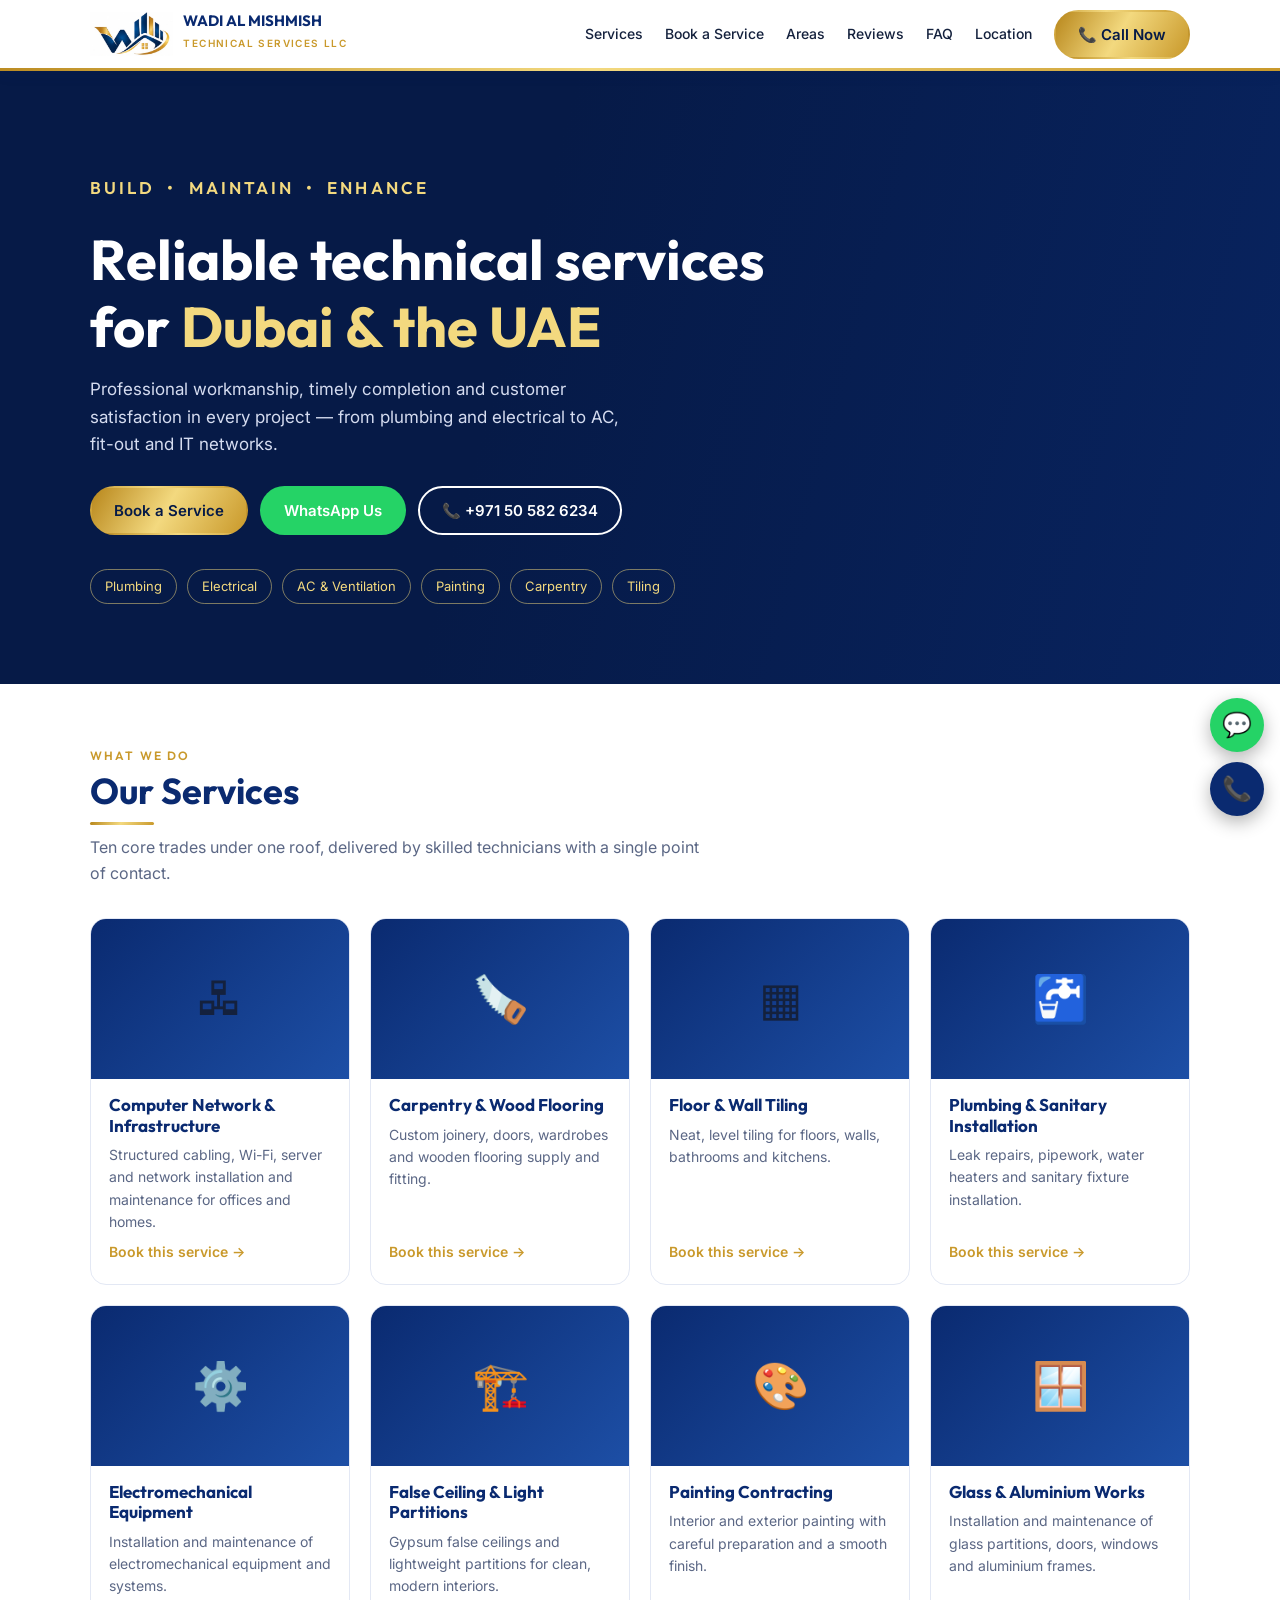
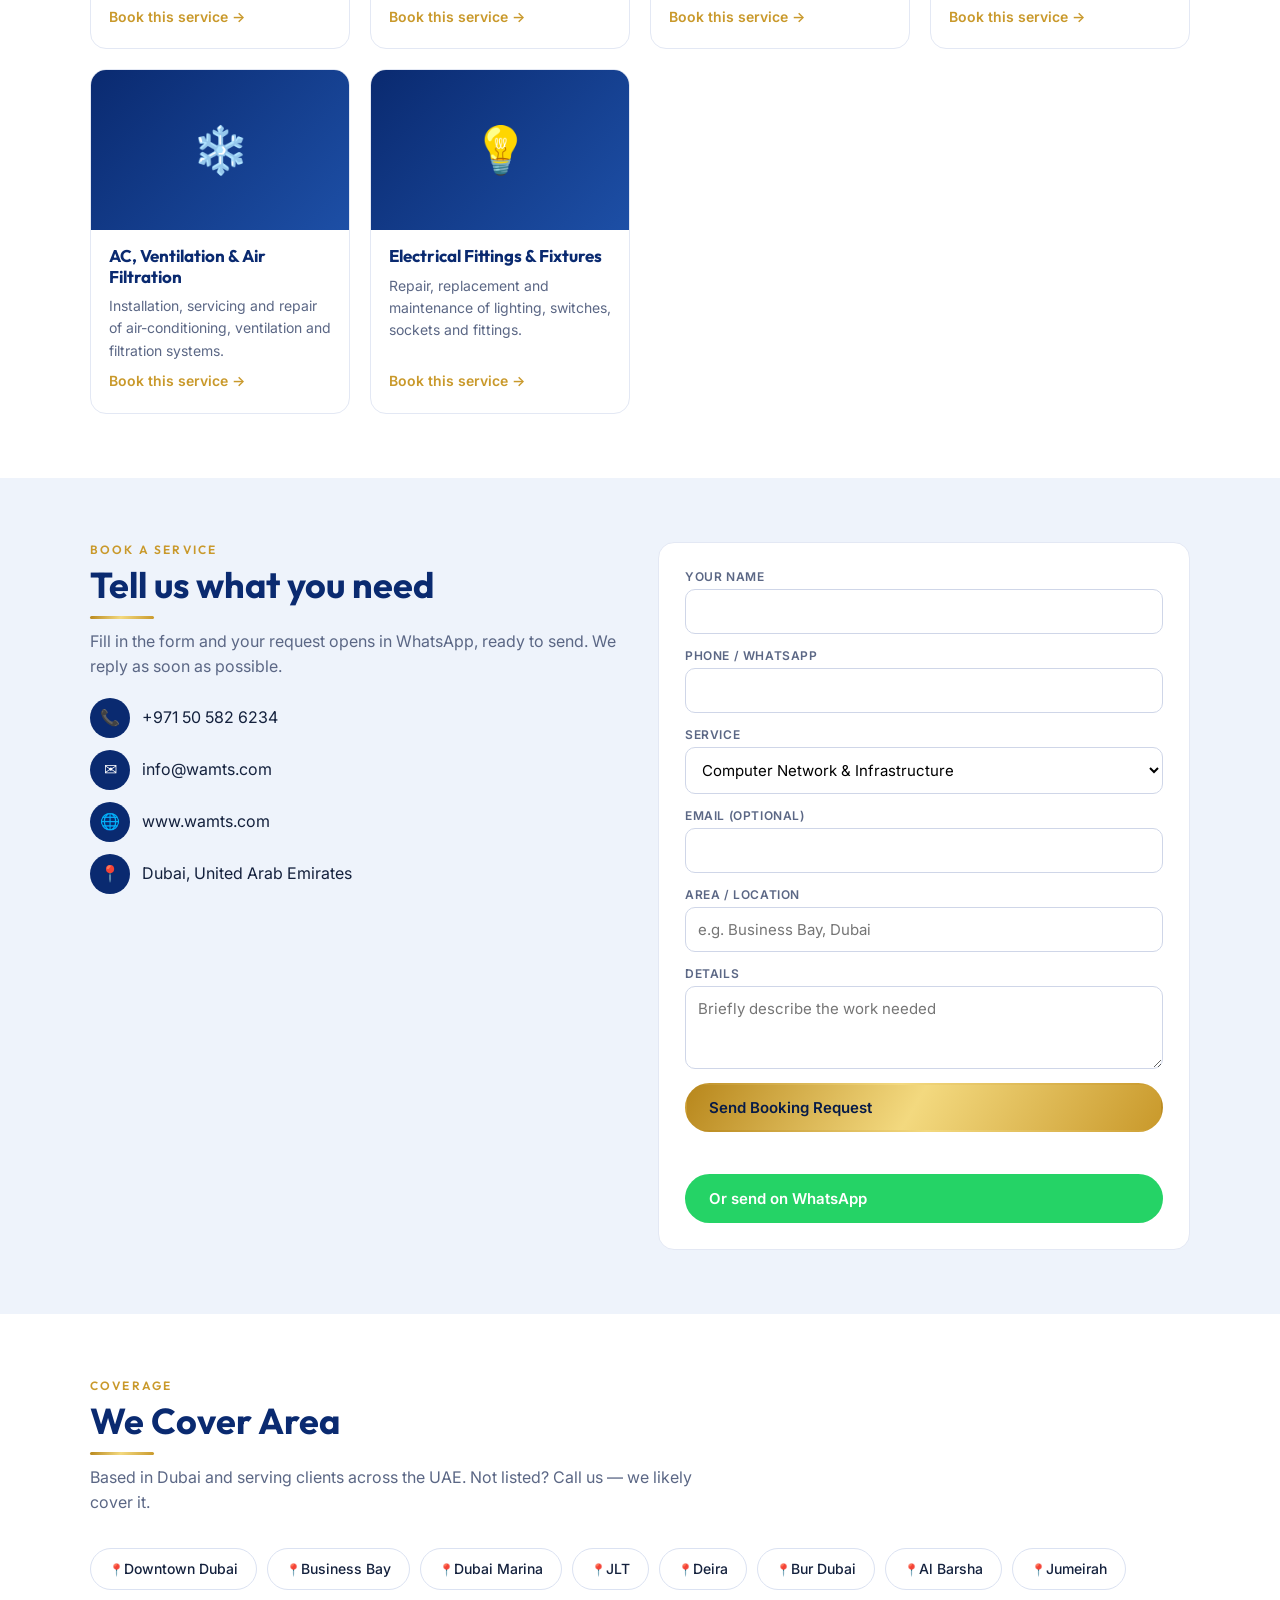
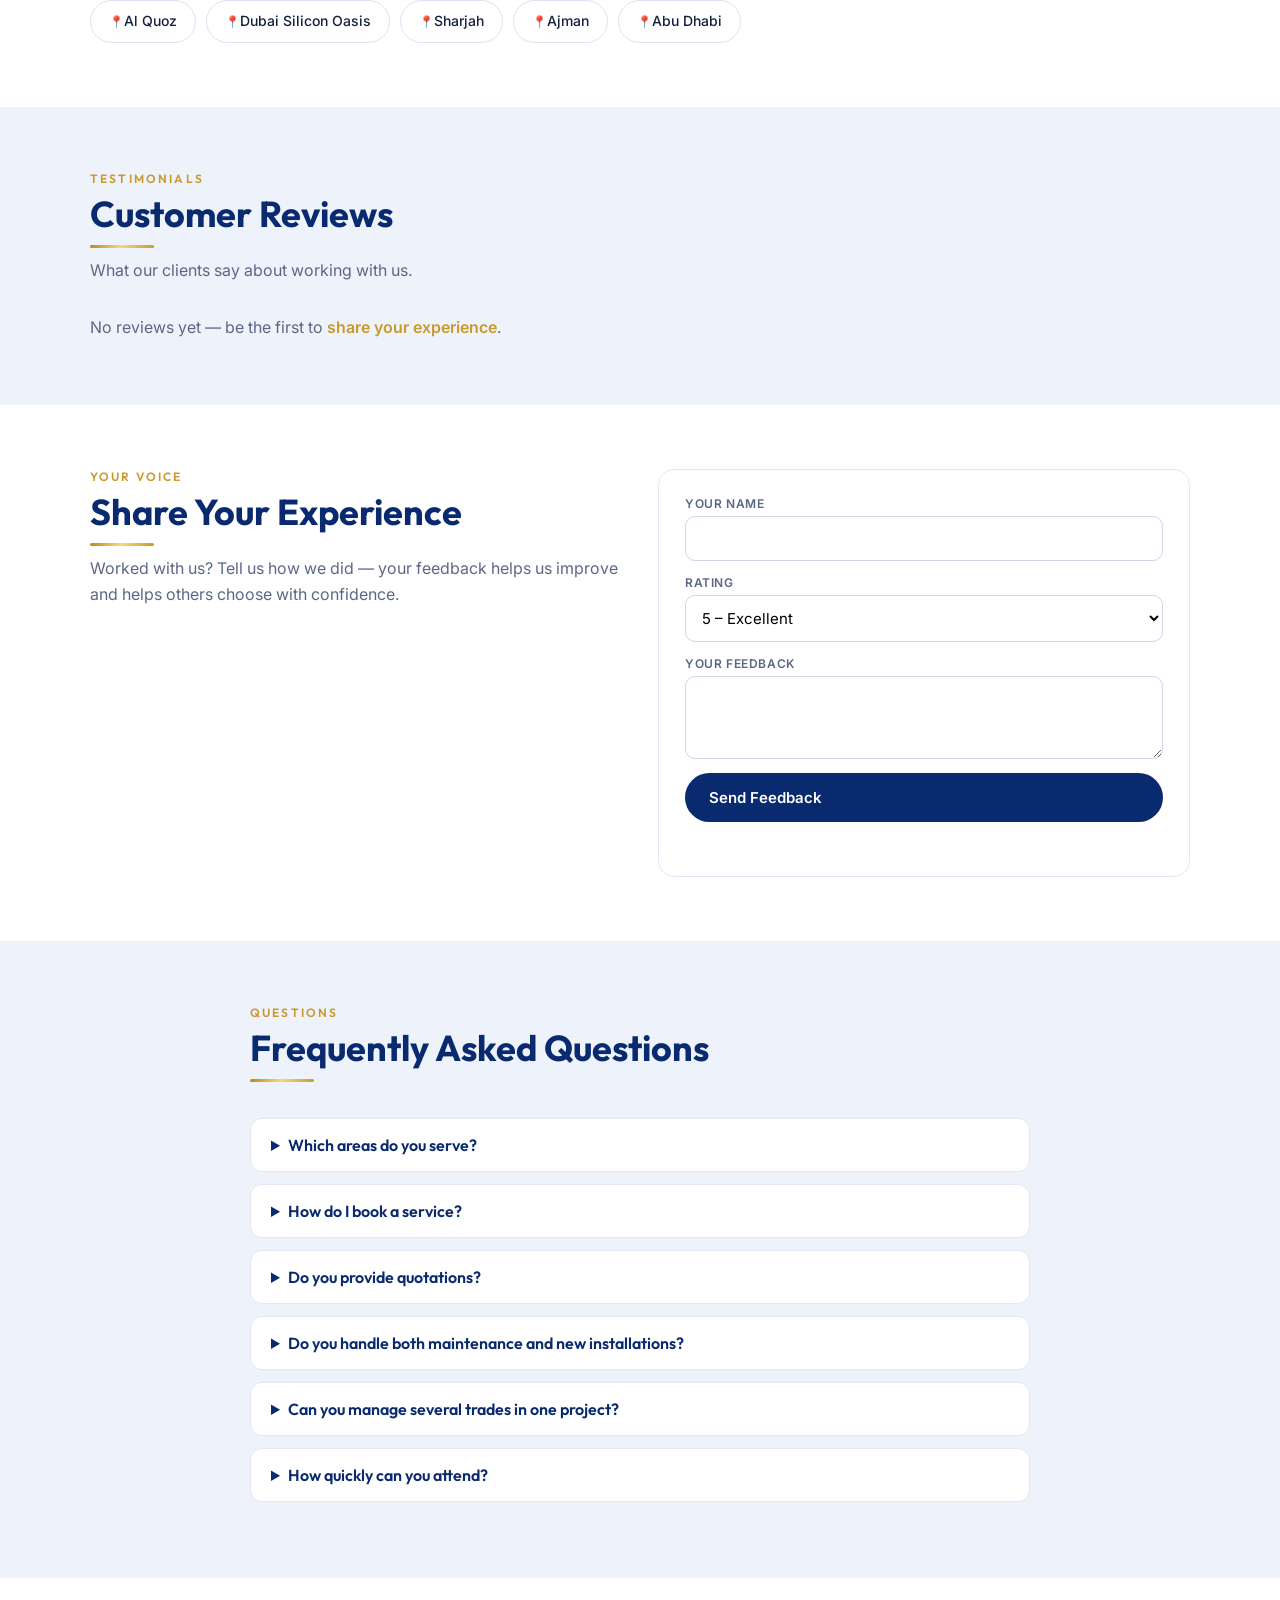
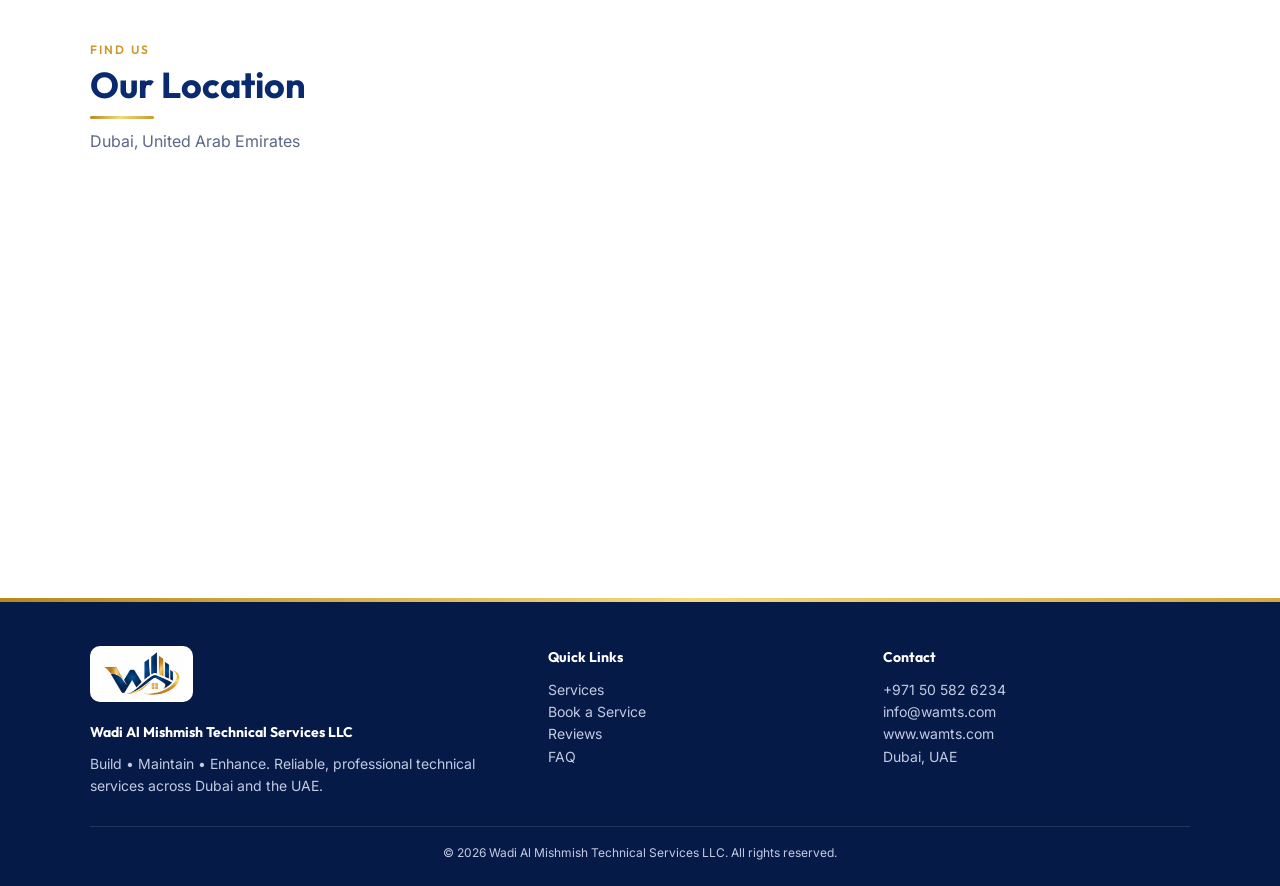
==== index.html @ 82e0f607 "first commit" ====
<!DOCTYPE html>
<html lang="en">
<head>
<meta charset="UTF-8">
<meta name="viewport" content="width=device-width, initial-scale=1">
<title>Wadi Al Mishmish Technical Services LLC | Plumbing, Electrical, AC, Painting &amp; Fit-Out in Dubai</title>
<meta name="description" content="Wadi Al Mishmish Technical Services LLC – reliable technical services in Dubai &amp; UAE: plumbing, electrical, AC &amp; ventilation, carpentry, tiling, painting, false ceiling, glass &amp; aluminium and IT networks. Call +971 50 582 6234.">
<link rel="icon" href="logo.png">
<link rel="canonical" href="https://www.wamts.com/">
<meta property="og:title" content="Wadi Al Mishmish Technical Services LLC">
<meta property="og:description" content="Build · Maintain · Enhance — technical services across Dubai and the UAE.">
<meta property="og:type" content="website">
<meta property="og:url" content="https://www.wamts.com/">
<link rel="preconnect" href="https://fonts.googleapis.com">
<link href="https://fonts.googleapis.com/css2?family=Outfit:wght@500;600;700&family=Inter:wght@400;500;600&display=swap" rel="stylesheet">
<script type="application/ld+json">
{"@context":"https://schema.org","@type":"HomeAndConstructionBusiness","logo":"https://www.wamts.com/logo.png","name":"Wadi Al Mishmish Technical Services LLC","url":"https://www.wamts.com","telephone":"+971505826234","email":"info@wamts.com","address":{"@type":"PostalAddress","addressLocality":"Dubai","addressCountry":"AE"},"areaServed":"United Arab Emirates","slogan":"Build, Maintain, Enhance"}
</script>
<style>
:root{--navy:#0a2a70;--navy2:#061a47;--royal:#1d4fa6;--gold:#c9992b;--gold2:#f3d97f;--goldg:linear-gradient(120deg,#b8871c,#f3d97f 48%,#c9992b);--bg:#eef3fb;--ink:#14213d;--muted:#5b6785;--wa:#25d366;--r:16px}
*{box-sizing:border-box;margin:0;padding:0}
html{scroll-behavior:smooth;scroll-padding-top:72px}
body{font-family:Inter,sans-serif;color:var(--ink);background:#fff;line-height:1.6;padding-bottom:70px}
h1,h2,h3{font-family:Outfit,sans-serif;line-height:1.2}
a{color:inherit;text-decoration:none}
.wrap{max-width:1140px;margin:0 auto;padding:0 20px}
section{padding:64px 0}
.eyebrow{color:var(--gold);font:600 12px Outfit;letter-spacing:.18em;text-transform:uppercase}
h2{font-size:clamp(26px,4vw,36px);color:var(--navy);margin:6px 0 10px}
h2::after{content:'';display:block;width:64px;height:3px;margin-top:10px;background:var(--goldg);border-radius:3px}
.lead{color:var(--muted);max-width:620px;margin-bottom:32px}
.btn{display:inline-flex;align-items:center;gap:8px;padding:13px 22px;border-radius:999px;font:600 15px Inter;border:2px solid transparent;cursor:pointer;transition:.2s}
.btn-gold{background:var(--goldg);color:var(--navy2)}.btn-gold:hover{filter:brightness(1.07)}
.btn-wa{background:var(--wa);color:#fff}.btn-wa:hover{filter:brightness(1.08)}
.btn-line{border-color:#fff;color:#fff}.btn-line:hover{background:#fff;color:var(--navy)}
.btn-navy{background:var(--navy);color:#fff}.btn-navy:hover{background:var(--navy2)}
/* header */
header{position:sticky;top:0;z-index:50;background:#fff;box-shadow:0 2px 14px rgba(10,42,112,.1);border-bottom:3px solid transparent;border-image:var(--goldg) 1}
.nav{display:flex;align-items:center;justify-content:space-between;height:68px}
.brand{display:flex;align-items:center;gap:10px}
.brand b{font:700 15px Outfit;color:var(--navy);display:block;line-height:1.1}
.brand small{font-size:10px;color:var(--gold);letter-spacing:.14em;font-weight:600}
nav ul{display:flex;gap:22px;list-style:none;font-weight:500;font-size:14px;align-items:center}
nav a:hover{color:var(--gold)}
.burger{display:none;background:none;border:0;font-size:28px;color:var(--navy);cursor:pointer}
/* hero */
.hero{background:linear-gradient(105deg,rgba(6,26,71,.96) 40%,rgba(10,42,112,.6)),url(https://images.unsplash.com/photo-1503387762-592deb58ef4e?auto=format&fit=crop&w=1600&q=70) center/cover,var(--navy2);color:#fff;padding:90px 0 80px}
.hero h1{font-size:clamp(32px,6vw,56px);max-width:700px}
.hero h1 em{font-style:normal;color:var(--gold2)}
.hero p{max-width:540px;margin:16px 0 28px;color:#d5dcf0;font-size:17px}
.cta{display:flex;flex-wrap:wrap;gap:12px}
.chips{display:flex;flex-wrap:wrap;gap:10px;margin-top:34px;font-size:13px}
.chips span{border:1px solid rgba(243,217,127,.5);padding:6px 14px;border-radius:999px;color:var(--gold2)}
/* services */
.grid{display:grid;grid-template-columns:repeat(auto-fill,minmax(250px,1fr));gap:20px}
.card{background:#fff;border:1px solid #e3e8f4;border-radius:var(--r);overflow:hidden;display:flex;flex-direction:column;transition:.25s}
.card:hover{transform:translateY(-4px);box-shadow:0 14px 30px rgba(10,42,112,.16)}
.media{height:160px;background:linear-gradient(135deg,var(--navy),var(--royal));display:grid;place-items:center;font-size:46px;position:relative}
.media img{position:absolute;inset:0;width:100%;height:100%;object-fit:cover}
.card div.body{padding:16px 18px 20px;display:flex;flex-direction:column;gap:8px;flex:1}
.card h3{font-size:17px;color:var(--navy)}
.card p{font-size:14px;color:var(--muted);flex:1}
.card a{color:var(--gold);font-weight:600;font-size:14px}
/* book */
.bg{background:var(--bg)}
.two{display:grid;grid-template-columns:1fr 1fr;gap:36px;align-items:start}
form{background:#fff;padding:26px;border-radius:var(--r);border:1px solid #e3e8f4;display:grid;gap:14px}
label{font:600 12px Inter;color:var(--muted);text-transform:uppercase;letter-spacing:.05em;display:grid;gap:5px}
input,select,textarea{font:400 15px Inter;padding:12px;border:1px solid #cfd6e8;border-radius:10px;width:100%;background:#fff}
input:focus,select:focus,textarea:focus{outline:2px solid var(--navy);border-color:transparent}
.contact li{list-style:none;margin:12px 0;display:flex;gap:12px;align-items:center}
.contact span{width:40px;height:40px;border-radius:50%;background:var(--navy);color:#fff;display:grid;place-items:center;flex-shrink:0}
/* areas, reviews */
.areas{display:flex;flex-wrap:wrap;gap:10px}
.areas span{background:#fff;border:1px solid #dbe2f2;padding:9px 18px;border-radius:999px;font-weight:500;font-size:14px}
.areas span::before{content:"\1F4CD ";font-size:12px}
iframe{width:100%;height:340px;border:0;border-radius:var(--r)}
.rev{background:#fff;border:1px solid #e3e8f4;border-radius:var(--r);padding:22px}
.stars{color:var(--gold);letter-spacing:3px}
.rev p{margin:10px 0;font-size:15px}
.rev b{font-size:14px;color:var(--navy)}
.status{font-size:14px;font-weight:500;min-height:1em}.status.ok{color:#17803d}.status.err{color:#c0392b}
/* faq */
details{background:#fff;border:1px solid #e3e8f4;border-radius:12px;padding:16px 20px;margin-bottom:12px}
summary{font:600 16px Outfit;color:var(--navy);cursor:pointer}
details p{margin-top:10px;color:var(--muted)}
/* footer + floating */
footer{border-top:4px solid transparent;border-image:var(--goldg) 1;background:var(--navy2);color:#c3cbe3;padding:44px 0 24px;font-size:14px}
.fgrid{display:grid;grid-template-columns:1.4fr 1fr 1fr;gap:28px}
footer h4{color:#fff;font-family:Outfit;margin-bottom:10px}
footer a:hover{color:var(--gold2)}
.copy{border-top:1px solid rgba(255,255,255,.12);margin-top:28px;padding-top:16px;text-align:center;font-size:12px}
.float{position:fixed;right:16px;bottom:84px;display:grid;gap:10px;z-index:60}
.float a{width:54px;height:54px;border-radius:50%;display:grid;place-items:center;color:#fff;font-size:24px;box-shadow:0 6px 18px rgba(0,0,0,.3)}
.bar{display:none}
@media(max-width:820px){
 .burger{display:block}
 nav ul{display:none;position:absolute;top:68px;left:0;right:0;background:#fff;flex-direction:column;padding:18px 20px 22px;gap:16px;box-shadow:0 12px 20px rgba(0,0,0,.1);align-items:flex-start}
 nav ul.open{display:flex}
 .two,.fgrid{grid-template-columns:1fr}
 section{padding:48px 0}
 .hero{padding:60px 0 54px}
 .float{bottom:74px}
 .bar{display:grid;grid-template-columns:1fr 1fr 1fr;position:fixed;bottom:0;left:0;right:0;z-index:70;box-shadow:0 -4px 16px rgba(0,0,0,.15)}
 .bar a{padding:14px 4px;text-align:center;font:600 13px Inter;color:#fff}
 .float{display:none}
}
@media(min-width:821px){body{padding-bottom:0}}
</style>
</head>
<body>

<header><div class="wrap nav">
 <a class="brand" href="#top" aria-label="Wadi Al Mishmish Technical Services">
  <img src="logo.png" alt="Wadi Al Mishmish logo" width="76" height="40" style="height:44px;width:auto">
  <span><b>WADI AL MISHMISH</b><small>TECHNICAL SERVICES LLC</small></span>
 </a>
 <nav><button class="burger" id="burger" aria-label="Menu">&#9776;</button>
 <ul id="menu">
  <li><a href="#services">Services</a></li><li><a href="#book">Book a Service</a></li><li><a href="#areas">Areas</a></li>
  <li><a href="#reviews">Reviews</a></li><li><a href="#faq">FAQ</a></li><li><a href="#location">Location</a></li>
  <li><a class="btn btn-gold" href="tel:+971505826234">&#128222; Call Now</a></li>
 </ul></nav>
</div></header>

<main id="top">
<section class="hero"><div class="wrap">
 <p class="eyebrow" style="color:var(--gold2)">Build &nbsp;•&nbsp; Maintain &nbsp;•&nbsp; Enhance</p>
 <h1>Reliable technical services for <em>Dubai &amp; the UAE</em></h1>
 <p>Professional workmanship, timely completion and customer satisfaction in every project — from plumbing and electrical to AC, fit-out and IT networks.</p>
 <div class="cta">
  <a class="btn btn-gold" href="#book">Book a Service</a>
  <a class="btn btn-wa" href="https://wa.me/971505826234?text=Hello%20Wadi%20Al%20Mishmish%2C%20I%20need%20a%20service." target="_blank" rel="noopener">WhatsApp Us</a>
  <a class="btn btn-line" href="tel:+971505826234">&#128222; +971 50 582 6234</a>
 </div>
 <div class="chips"><span>Plumbing</span><span>Electrical</span><span>AC &amp; Ventilation</span><span>Painting</span><span>Carpentry</span><span>Tiling</span></div>
</div></section>

<section id="services"><div class="wrap">
 <p class="eyebrow">What we do</p><h2>Our Services</h2>
 <p class="lead">Ten core trades under one roof, delivered by skilled technicians with a single point of contact.</p>
 <div class="grid" id="svcGrid"></div>
</div></section>

<section id="book" class="bg"><div class="wrap two">
 <div>
  <p class="eyebrow">Book a Service</p><h2>Tell us what you need</h2>
  <p class="lead" style="margin-bottom:18px">Fill in the form and your request opens in WhatsApp, ready to send. We reply as soon as possible.</p>
  <ul class="contact">
   <li><span>&#128222;</span><a href="tel:+971505826234">+971 50 582 6234</a></li>
   <li><span>&#9993;</span><a href="mailto:info@wamts.com">info@wamts.com</a></li>
   <li><span>&#127760;</span><a href="https://www.wamts.com">www.wamts.com</a></li>
   <li><span>&#128205;</span>Dubai, United Arab Emirates</li>
  </ul>
 </div>
 <form id="bookForm" data-type="booking"><input type="hidden" name="type" value="booking"><input name="website" tabindex="-1" autocomplete="off" aria-hidden="true" style="position:absolute;left:-9999px">
  <label>Your name<input name="name" required autocomplete="name"></label>
  <label>Phone / WhatsApp<input name="phone" type="tel" required autocomplete="tel"></label>
  <label>Service<select name="service" id="svcSelect" required></select></label>
  <label>Email (optional)<input name="email" type="email" autocomplete="email"></label>
  <label>Area / location<input name="area" placeholder="e.g. Business Bay, Dubai" required></label>
  <label>Details<textarea name="msg" rows="3" placeholder="Briefly describe the work needed"></textarea></label>
  <button class="btn btn-gold" type="submit">Send Booking Request</button>
  <p class="status" role="status"></p>
  <button class="btn btn-wa wa-alt" type="button">Or send on WhatsApp</button>
 </form>
</div></section>

<section id="areas"><div class="wrap">
 <p class="eyebrow">Coverage</p><h2>We Cover Area</h2>
 <p class="lead">Based in Dubai and serving clients across the UAE. Not listed? Call us — we likely cover it.</p>
 <div class="areas"><span>Downtown Dubai</span><span>Business Bay</span><span>Dubai Marina</span><span>JLT</span><span>Deira</span><span>Bur Dubai</span><span>Al Barsha</span><span>Jumeirah</span><span>Al Quoz</span><span>Dubai Silicon Oasis</span><span>Sharjah</span><span>Ajman</span><span>Abu Dhabi</span></div>
</div></section>

<section id="reviews" class="bg"><div class="wrap">
 <p class="eyebrow">Testimonials</p><h2>Customer Reviews</h2>
 <p class="lead">What our clients say about working with us.</p>
 <div class="grid" id="revGrid" style="grid-template-columns:repeat(auto-fit,minmax(260px,1fr))"></div>
</div></section>

<section id="experience"><div class="wrap two">
 <div><p class="eyebrow">Your voice</p><h2>Share Your Experience</h2>
 <p class="lead">Worked with us? Tell us how we did — your feedback helps us improve and helps others choose with confidence.</p></div>
 <form id="reviewForm" data-type="review"><input type="hidden" name="type" value="review"><input name="website" tabindex="-1" autocomplete="off" aria-hidden="true" style="position:absolute;left:-9999px">
  <label>Your name<input name="name" required></label>
  <label>Rating<select name="rating"><option value="5">5 – Excellent</option><option value="4">4 – Good</option><option value="3">3 – Average</option><option value="2">2 – Poor</option><option value="1">1 – Very poor</option></select></label>
  <label>Your feedback<textarea name="msg" rows="3" required></textarea></label>
  <button class="btn btn-navy" type="submit">Send Feedback</button>
  <p class="status" role="status"></p>
 </form>
</div></section>

<section id="faq" class="bg"><div class="wrap" style="max-width:820px">
 <p class="eyebrow">Questions</p><h2>Frequently Asked Questions</h2><br>
 <details><summary>Which areas do you serve?</summary><p>We are based in Dubai and serve clients across Dubai and the wider UAE. Call or WhatsApp us to confirm your location.</p></details>
 <details><summary>How do I book a service?</summary><p>Use the Book a Service form, call +971 50 582 6234, or message us on WhatsApp. We will confirm a suitable time.</p></details>
 <details><summary>Do you provide quotations?</summary><p>Yes. Share the details (photos help) and we will provide a quotation before work begins.</p></details>
 <details><summary>Do you handle both maintenance and new installations?</summary><p>Yes — installation, repair and routine maintenance across all our listed trades.</p></details>
 <details><summary>Can you manage several trades in one project?</summary><p>Yes. Carpentry, painting, tiling, electrical and plumbing can be coordinated through one team.</p></details>
 <details><summary>How quickly can you attend?</summary><p>Timing depends on the service and location. Contact us and we will give you the earliest available slot.</p></details>
</div></section>

<section id="location"><div class="wrap">
 <p class="eyebrow">Find us</p><h2>Our Location</h2>
 <p class="lead">Dubai, United Arab Emirates</p>
 <iframe title="Map of Dubai" loading="lazy" src="https://www.google.com/maps?q=Dubai,United+Arab+Emirates&amp;output=embed"></iframe>
</div></section>
</main>

<footer><div class="wrap">
 <div class="fgrid">
  <div><img src="logo.png" alt="Wadi Al Mishmish logo" style="height:56px;width:auto;background:#fff;border-radius:10px;padding:6px 10px;margin-bottom:12px"><h4>Wadi Al Mishmish Technical Services LLC</h4><p>Build • Maintain • Enhance. Reliable, professional technical services across Dubai and the UAE.</p></div>
  <div><h4>Quick Links</h4><p><a href="#services">Services</a><br><a href="#book">Book a Service</a><br><a href="#reviews">Reviews</a><br><a href="#faq">FAQ</a></p></div>
  <div><h4>Contact</h4><p><a href="tel:+971505826234">+971 50 582 6234</a><br><a href="mailto:info@wamts.com">info@wamts.com</a><br>www.wamts.com<br>Dubai, UAE</p></div>
 </div>
 <p class="copy">© <span id="yr"></span> Wadi Al Mishmish Technical Services LLC. All rights reserved.</p>
</div></footer>

<div class="float">
 <a href="https://wa.me/971505826234" target="_blank" rel="noopener" style="background:var(--wa)" aria-label="WhatsApp">&#128172;</a>
 <a href="tel:+971505826234" style="background:var(--navy)" aria-label="Call">&#128222;</a>
</div>
<div class="bar">
 <a href="tel:+971505826234" style="background:var(--navy)">&#128222; Call</a>
 <a href="https://wa.me/971505826234" target="_blank" rel="noopener" style="background:var(--wa)">&#128172; WhatsApp</a>
 <a href="#book" style="background:var(--goldg);color:var(--navy2)">Book Now</a>
</div>

<script>
// Images: Pexels / Unsplash (both free to use). If one fails to load, the icon tile underneath stays visible.
var S=[
["Computer Network & Infrastructure","Structured cabling, Wi-Fi, server and network installation and maintenance for offices and homes.","🖧","photo-1544197150-b99a580bb7a8"],
["Carpentry & Wood Flooring","Custom joinery, doors, wardrobes and wooden flooring supply and fitting.","🪚","photo-1504148455328-c376907d081c"],
["Floor & Wall Tiling","Neat, level tiling for floors, walls, bathrooms and kitchens.","▦","photo-1600585154340-be6161a56a0c"],
["Plumbing & Sanitary Installation","Leak repairs, pipework, water heaters and sanitary fixture installation.","🚰","photo-1585704032915-c3400ca199e7"],
["Electromechanical Equipment","Installation and maintenance of electromechanical equipment and systems.","⚙️","photo-1581092160562-40aa08e78837"],
["False Ceiling & Light Partitions","Gypsum false ceilings and lightweight partitions for clean, modern interiors.","🏗️","photo-1600607687939-ce8a6c25118c"],
["Painting Contracting","Interior and exterior painting with careful preparation and a smooth finish.","🎨","https://images.pexels.com/photos/5583116/pexels-photo-5583116.jpeg?auto=compress&cs=tinysrgb&w=600"],
["Glass & Aluminium Works","Installation and maintenance of glass partitions, doors, windows and aluminium frames.","🪟","photo-1558618666-fcd25c85cd64"],
["AC, Ventilation & Air Filtration","Installation, servicing and repair of air-conditioning, ventilation and filtration systems.","❄️","https://images.pexels.com/photos/5463580/pexels-photo-5463580.jpeg?auto=compress&cs=tinysrgb&w=600"],
["Electrical Fittings & Fixtures","Repair, replacement and maintenance of lighting, switches, sockets and fittings.","💡","https://images.pexels.com/photos/36272732/pexels-photo-36272732.jpeg?auto=compress&cs=tinysrgb&w=600"]
];
var g=document.getElementById('svcGrid'),sel=document.getElementById('svcSelect');
S.forEach(function(s){
 g.insertAdjacentHTML('beforeend','<article class="card"><div class="media"><span>'+s[2]+'</span><img loading="lazy" alt="'+s[0]+'" src="'+(s[3].indexOf('http')==0?s[3]:'https://images.unsplash.com/'+s[3]+'?auto=format&fit=crop&w=600&q=70')+'" onerror="this.remove()"></div><div class="body"><h3>'+s[0]+'</h3><p>'+s[1]+'</p><a href="#book">Book this service →</a></div></article>');
 sel.insertAdjacentHTML('beforeend','<option>'+s[0]+'</option>');
});
function wa(t){window.open('https://wa.me/971505826234?text='+encodeURIComponent(t),'_blank')}
function esc(t){var d=document.createElement('div');d.textContent=t;return d.innerHTML}
document.querySelectorAll('form[data-type]').forEach(function(f){
 f.onsubmit=function(e){e.preventDefault();
  var st=f.querySelector('.status'),b=f.querySelector('button[type=submit]');
  b.disabled=true;st.className='status';st.textContent='Sending…';
  fetch('sendemail.php',{method:'POST',body:new FormData(f)}).then(function(r){return r.json()}).then(function(j){
   st.className='status '+(j.ok?'ok':'err');st.textContent=j.message;if(j.ok)f.reset();
  }).catch(function(){st.className='status err';st.textContent='Could not send. Please call or WhatsApp us.'}).then(function(){b.disabled=false});
 }});
document.querySelector('.wa-alt').onclick=function(){var f=new FormData(document.getElementById('bookForm'));
 wa('Service request\nName: '+f.get('name')+'\nPhone: '+f.get('phone')+'\nService: '+f.get('service')+'\nArea: '+f.get('area')+'\nDetails: '+f.get('msg'))};
fetch('reviews.json').then(function(r){return r.json()}).then(function(list){
 var g=document.getElementById('revGrid');
 if(!list.length){g.innerHTML='<p style="color:var(--muted)">No reviews yet — be the first to <a href="#experience" style="color:var(--gold);font-weight:600">share your experience</a>.</p>';return}
 list.slice().reverse().forEach(function(v){var n=Math.max(1,Math.min(5,v.rating|0));
  g.insertAdjacentHTML('beforeend','<div class="rev"><div class="stars">'+'★'.repeat(n)+'☆'.repeat(5-n)+'</div><p>“'+esc(v.text)+'”</p><b>'+esc(v.name)+'</b></div>')})
}).catch(function(){document.getElementById('revGrid').innerHTML=''});
var m=document.getElementById('menu');
document.getElementById('burger').onclick=function(){m.classList.toggle('open')};
m.onclick=function(e){if(e.target.tagName==='A')m.classList.remove('open')};
document.getElementById('yr').textContent=new Date().getFullYear();
</script>
</body>
</html>
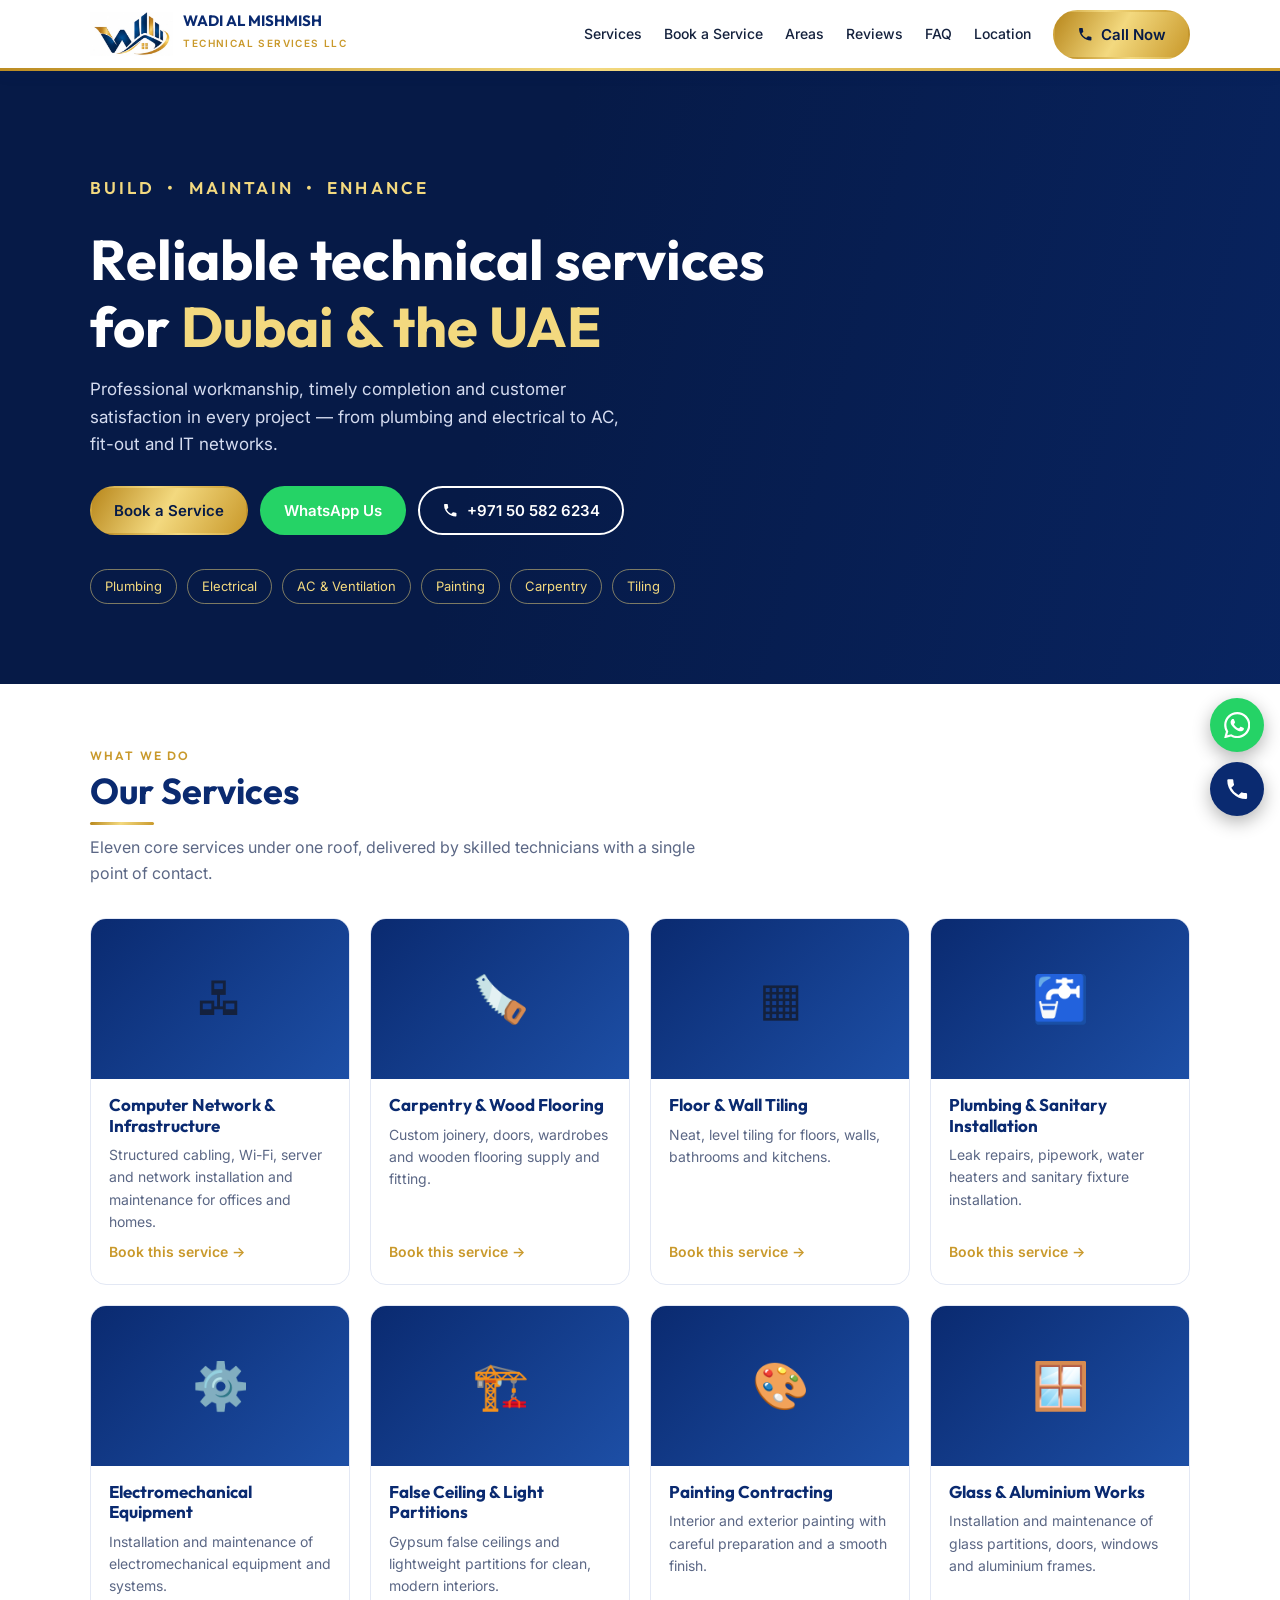
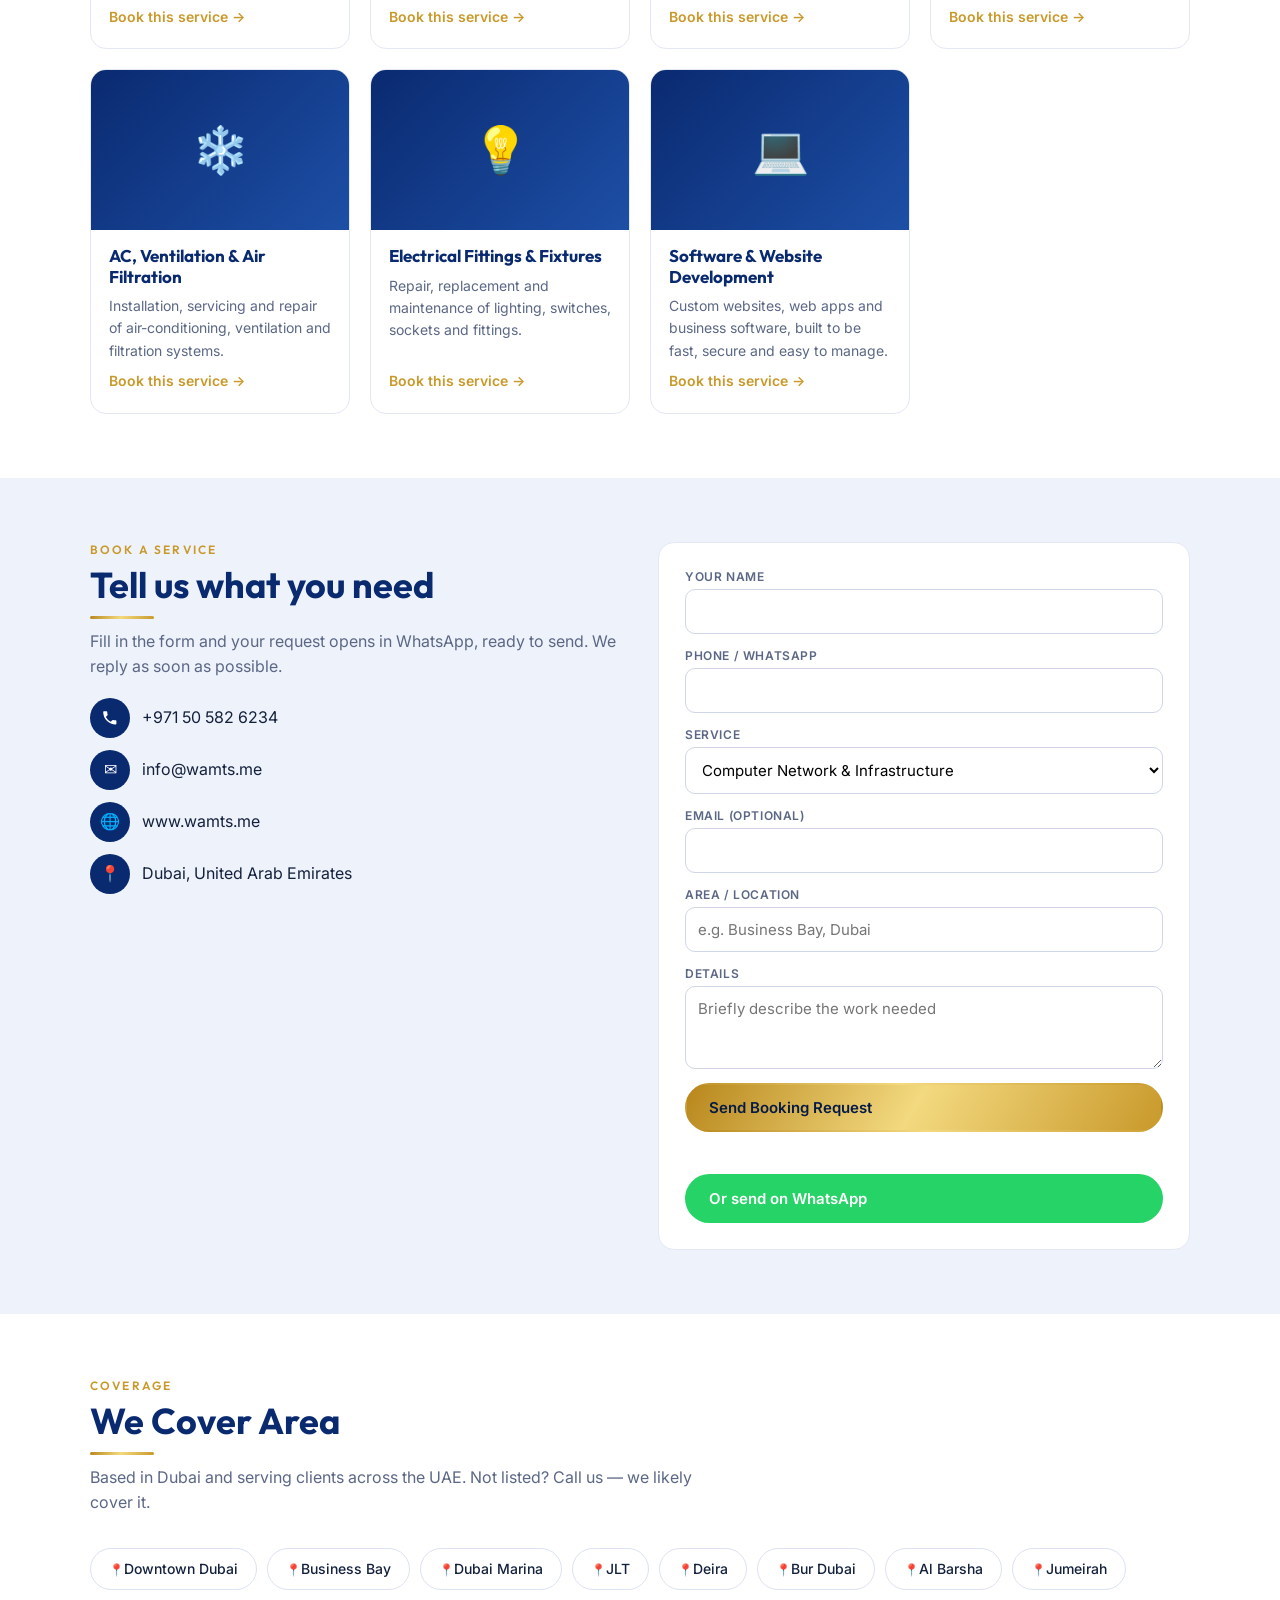
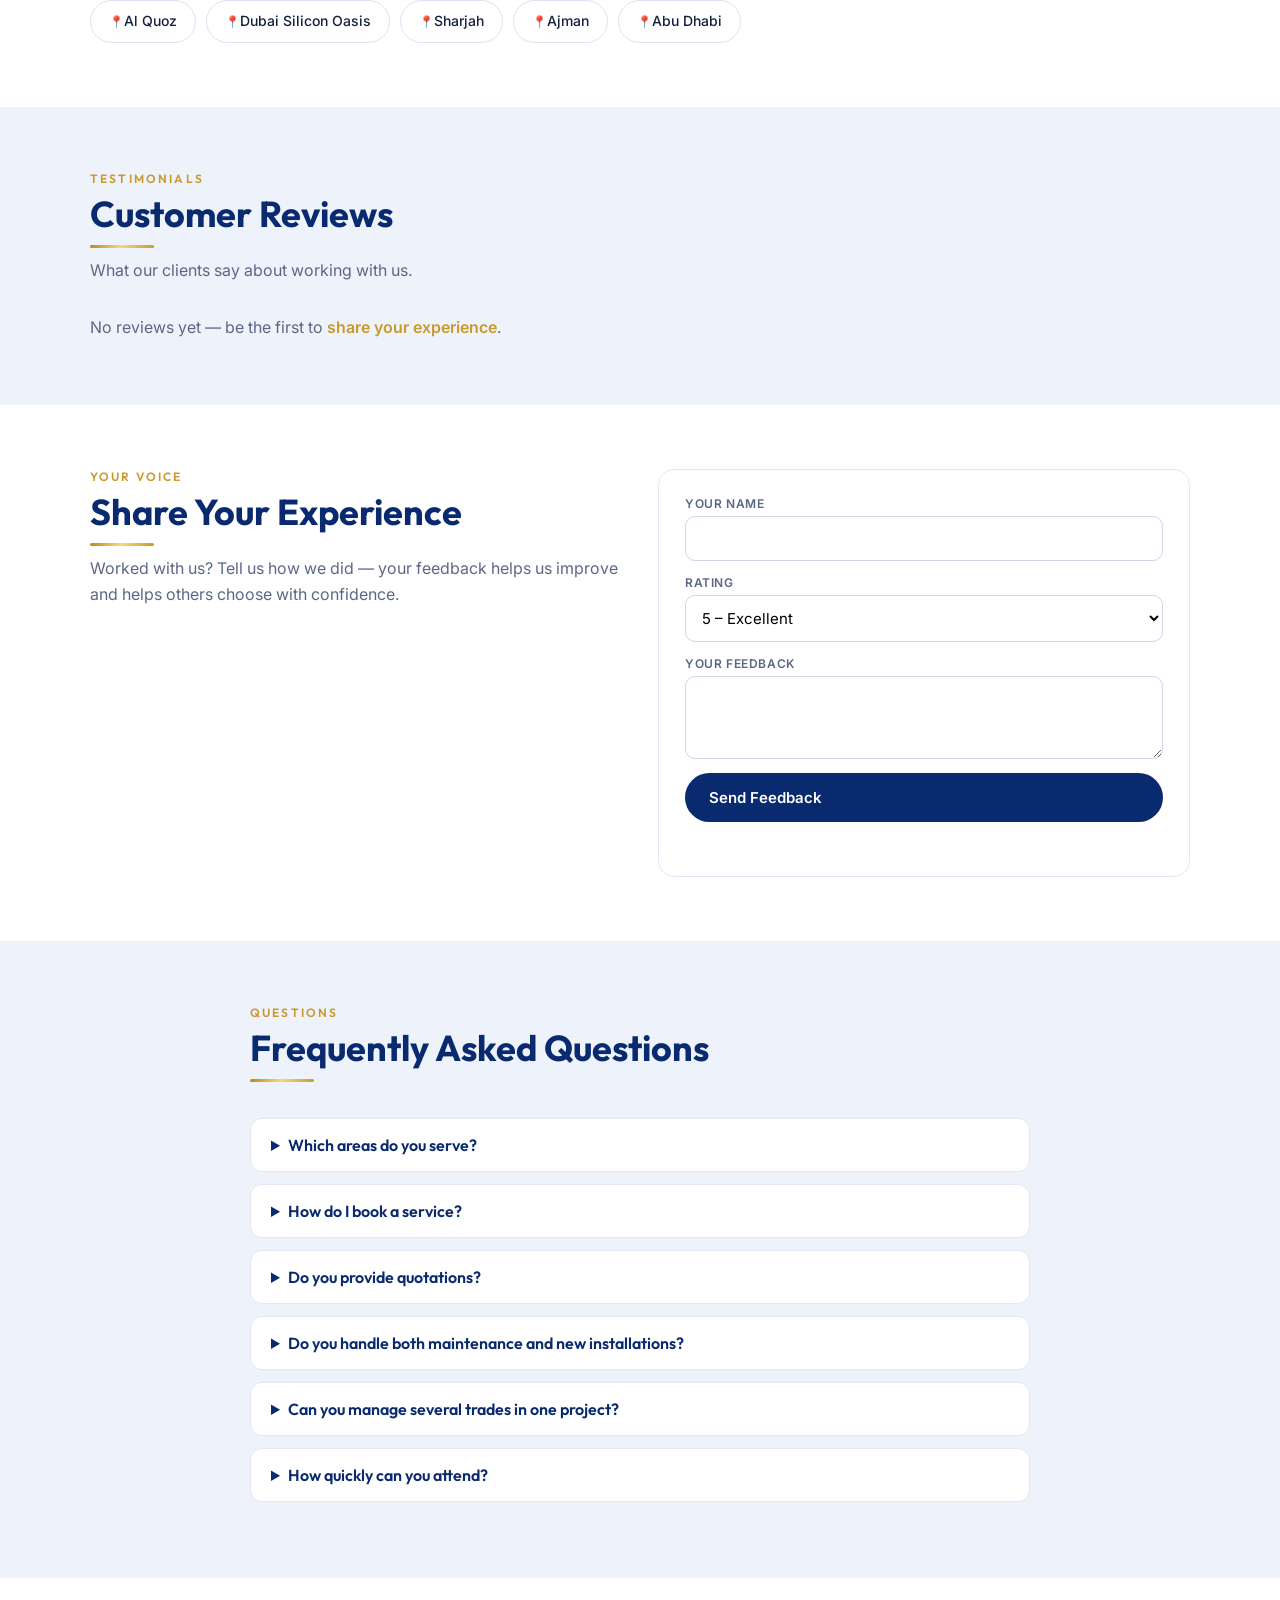
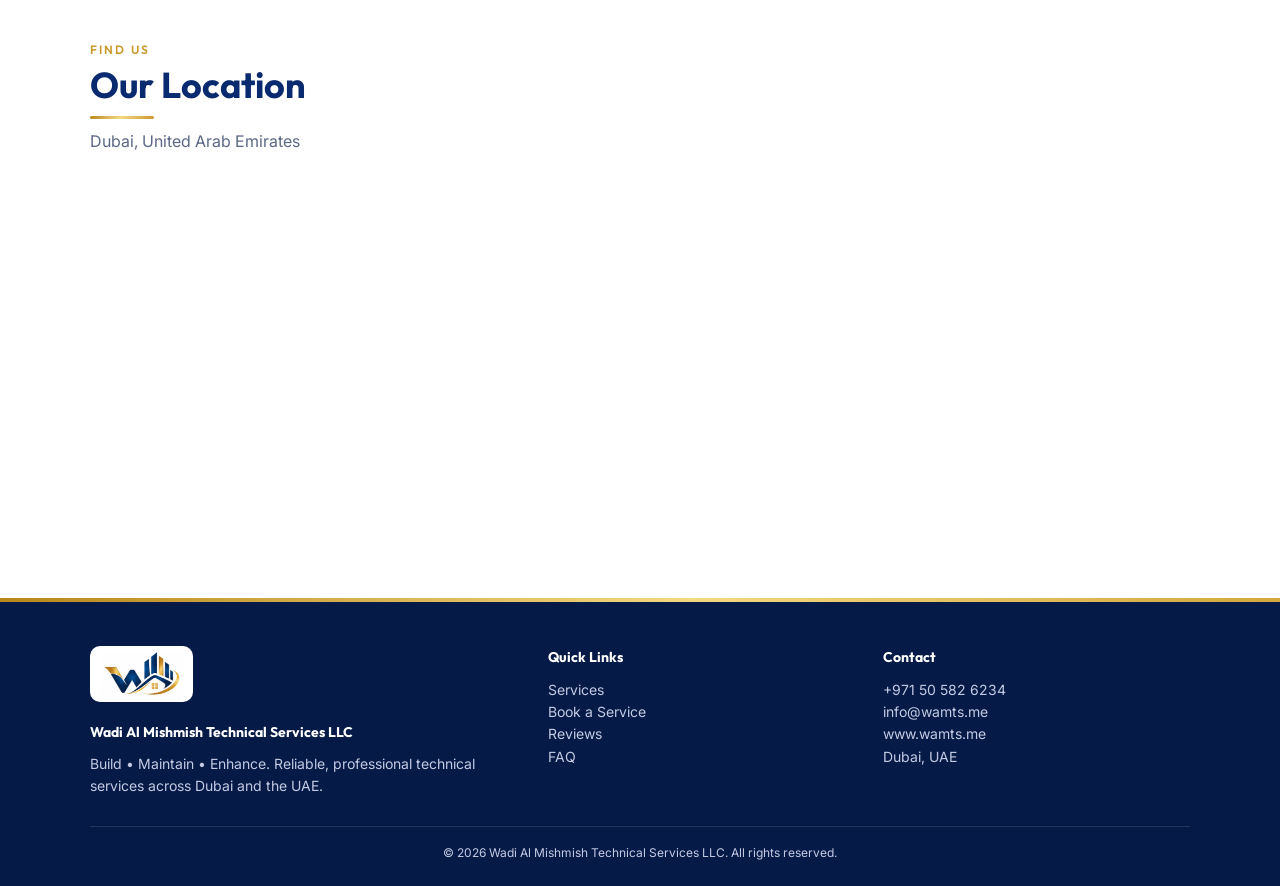
==== commit 5090f275: "second update - seo" ====
--- a/index.html
+++ b/index.html
@@ -4,17 +4,25 @@
 <meta charset="UTF-8">
 <meta name="viewport" content="width=device-width, initial-scale=1">
 <title>Wadi Al Mishmish Technical Services LLC | Plumbing, Electrical, AC, Painting &amp; Fit-Out in Dubai</title>
-<meta name="description" content="Wadi Al Mishmish Technical Services LLC – reliable technical services in Dubai &amp; UAE: plumbing, electrical, AC &amp; ventilation, carpentry, tiling, painting, false ceiling, glass &amp; aluminium and IT networks. Call +971 50 582 6234.">
+<meta name="description" content="Wadi Al Mishmish Technical Services LLC – reliable technical services in Dubai &amp; UAE: plumbing, electrical, AC &amp; ventilation, carpentry, tiling, painting, false ceiling, glass &amp; aluminium IT networks and software development. Call +971 50 582 6234.">
 <link rel="icon" href="logo.png">
-<link rel="canonical" href="https://www.wamts.com/">
+<link rel="canonical" href="https://www.wamts.me/">
 <meta property="og:title" content="Wadi Al Mishmish Technical Services LLC">
 <meta property="og:description" content="Build · Maintain · Enhance — technical services across Dubai and the UAE.">
 <meta property="og:type" content="website">
-<meta property="og:url" content="https://www.wamts.com/">
+<meta property="og:url" content="https://www.wamts.me/">
+<meta property="og:site_name" content="Wadi Al Mishmish Technical Services LLC">
+<meta property="og:image" content="https://www.wamts.me/logo.png">
+<meta name="twitter:card" content="summary">
+<meta name="twitter:title" content="Wadi Al Mishmish Technical Services LLC">
+<meta name="twitter:description" content="Plumbing, electrical, AC, painting, carpentry, tiling, IT and web development in Dubai &amp; the UAE.">
+<meta name="twitter:image" content="https://www.wamts.me/logo.png">
+<meta name="theme-color" content="#0a2a70">
+<script type="application/ld+json">{"@context": "https://schema.org", "@type": "FAQPage", "mainEntity": [{"@type": "Question", "name": "Which areas do you serve?", "acceptedAnswer": {"@type": "Answer", "text": "We are based in Dubai and serve clients across Dubai and the wider UAE. Call or WhatsApp us to confirm your location."}}, {"@type": "Question", "name": "How do I book a service?", "acceptedAnswer": {"@type": "Answer", "text": "Use the Book a Service form, call +971 50 582 6234, or message us on WhatsApp. We will confirm a suitable time."}}, {"@type": "Question", "name": "Do you provide quotations?", "acceptedAnswer": {"@type": "Answer", "text": "Yes. Share the details (photos help) and we will provide a quotation before work begins."}}, {"@type": "Question", "name": "Do you handle both maintenance and new installations?", "acceptedAnswer": {"@type": "Answer", "text": "Yes — installation, repair and routine maintenance across all our listed trades."}}, {"@type": "Question", "name": "Can you manage several trades in one project?", "acceptedAnswer": {"@type": "Answer", "text": "Yes. Carpentry, painting, tiling, electrical and plumbing can be coordinated through one team."}}, {"@type": "Question", "name": "How quickly can you attend?", "acceptedAnswer": {"@type": "Answer", "text": "Timing depends on the service and location. Contact us and we will give you the earliest available slot."}}]}</script>
 <link rel="preconnect" href="https://fonts.googleapis.com">
 <link href="https://fonts.googleapis.com/css2?family=Outfit:wght@500;600;700&family=Inter:wght@400;500;600&display=swap" rel="stylesheet">
 <script type="application/ld+json">
-{"@context":"https://schema.org","@type":"HomeAndConstructionBusiness","logo":"https://www.wamts.com/logo.png","name":"Wadi Al Mishmish Technical Services LLC","url":"https://www.wamts.com","telephone":"+971505826234","email":"info@wamts.com","address":{"@type":"PostalAddress","addressLocality":"Dubai","addressCountry":"AE"},"areaServed":"United Arab Emirates","slogan":"Build, Maintain, Enhance"}
+{"@context":"https://schema.org","@type":"HomeAndConstructionBusiness","logo":"https://www.wamts.me/logo.png","name":"Wadi Al Mishmish Technical Services LLC","url":"https://www.wamts.me","telephone":"+971505826234","email":"info@wamts.me","address":{"@type":"PostalAddress","addressLocality":"Dubai","addressCountry":"AE"},"areaServed":"United Arab Emirates","slogan":"Build, Maintain, Enhance"}
 </script>
 <style>
 :root{--navy:#0a2a70;--navy2:#061a47;--royal:#1d4fa6;--gold:#c9992b;--gold2:#f3d97f;--goldg:linear-gradient(120deg,#b8871c,#f3d97f 48%,#c9992b);--bg:#eef3fb;--ink:#14213d;--muted:#5b6785;--wa:#25d366;--r:16px}
@@ -80,6 +88,7 @@
 .rev p{margin:10px 0;font-size:15px}
 .rev b{font-size:14px;color:var(--navy)}
 .status{font-size:14px;font-weight:500;min-height:1em}.status.ok{color:#17803d}.status.err{color:#c0392b}
+.ic{width:1.1em;height:1.1em;fill:currentColor;vertical-align:-.17em;flex-shrink:0}
 /* faq */
 details{background:#fff;border:1px solid #e3e8f4;border-radius:12px;padding:16px 20px;margin-bottom:12px}
 summary{font:600 16px Outfit;color:var(--navy);cursor:pointer}
@@ -109,6 +118,7 @@
 </style>
 </head>
 <body>
+<svg width="0" height="0" style="position:absolute" aria-hidden="true"><defs><symbol id="i-phone" viewBox="0 0 24 24"><path d="M6.62 10.79a15.05 15.05 0 006.59 6.59l2.2-2.2a1 1 0 011.02-.24c1.12.37 2.33.57 3.57.57a1 1 0 011 1V20a1 1 0 01-1 1A17 17 0 013 4a1 1 0 011-1h3.5a1 1 0 011 1c0 1.25.2 2.45.57 3.57a1 1 0 01-.25 1.02l-2.2 2.2z"/></symbol><symbol id="i-wa" viewBox="0 0 24 24"><path d="M17.47 14.38c-.3-.15-1.76-.87-2.03-.97-.27-.1-.47-.15-.67.15-.2.3-.77.97-.94 1.16-.17.2-.35.22-.64.08-.3-.15-1.26-.46-2.39-1.48-.88-.79-1.48-1.76-1.65-2.06-.17-.3-.02-.46.13-.6.13-.13.3-.35.45-.52.15-.17.2-.3.3-.5.1-.2.05-.37-.02-.52-.08-.15-.67-1.61-.92-2.2-.24-.58-.49-.5-.67-.51h-.57c-.2 0-.52.07-.79.37-.27.3-1.04 1.02-1.04 2.48s1.07 2.88 1.21 3.07c.15.2 2.1 3.2 5.08 4.49.71.3 1.26.49 1.69.62.71.23 1.36.2 1.87.12.57-.09 1.76-.72 2-1.41.25-.7.25-1.29.17-1.41-.07-.13-.27-.2-.57-.35zM12.05 21.8a9.87 9.87 0 01-5.03-1.38l-.36-.21-3.74.98 1-3.65-.24-.37a9.86 9.86 0 01-1.51-5.26c0-5.45 4.44-9.88 9.89-9.88 2.64 0 5.12 1.03 6.99 2.9a9.82 9.82 0 012.89 6.99c0 5.45-4.44 9.88-9.89 9.88zM20.46 3.49A11.8 11.8 0 0012.05 0C5.5 0 .16 5.34.16 11.89c0 2.1.55 4.14 1.59 5.95L.06 24l6.3-1.65a11.9 11.9 0 005.68 1.45c6.56 0 11.9-5.34 11.9-11.9 0-3.18-1.24-6.17-3.48-8.41z"/></symbol></defs></svg>
 
 <header><div class="wrap nav">
  <a class="brand" href="#top" aria-label="Wadi Al Mishmish Technical Services">
@@ -119,7 +129,7 @@
  <ul id="menu">
   <li><a href="#services">Services</a></li><li><a href="#book">Book a Service</a></li><li><a href="#areas">Areas</a></li>
   <li><a href="#reviews">Reviews</a></li><li><a href="#faq">FAQ</a></li><li><a href="#location">Location</a></li>
-  <li><a class="btn btn-gold" href="tel:+971505826234">&#128222; Call Now</a></li>
+  <li><a class="btn btn-gold" href="tel:+971505826234"><svg class="ic" aria-hidden="true"><use href="#i-phone"/></svg> Call Now</a></li>
  </ul></nav>
 </div></header>
 
@@ -131,14 +141,14 @@
  <div class="cta">
   <a class="btn btn-gold" href="#book">Book a Service</a>
   <a class="btn btn-wa" href="https://wa.me/971505826234?text=Hello%20Wadi%20Al%20Mishmish%2C%20I%20need%20a%20service." target="_blank" rel="noopener">WhatsApp Us</a>
-  <a class="btn btn-line" href="tel:+971505826234">&#128222; +971 50 582 6234</a>
+  <a class="btn btn-line" href="tel:+971505826234"><svg class="ic" aria-hidden="true"><use href="#i-phone"/></svg> +971 50 582 6234</a>
  </div>
  <div class="chips"><span>Plumbing</span><span>Electrical</span><span>AC &amp; Ventilation</span><span>Painting</span><span>Carpentry</span><span>Tiling</span></div>
 </div></section>
 
 <section id="services"><div class="wrap">
  <p class="eyebrow">What we do</p><h2>Our Services</h2>
- <p class="lead">Ten core trades under one roof, delivered by skilled technicians with a single point of contact.</p>
+ <p class="lead">Eleven core services under one roof, delivered by skilled technicians with a single point of contact.</p>
  <div class="grid" id="svcGrid"></div>
 </div></section>
 
@@ -147,9 +157,9 @@
   <p class="eyebrow">Book a Service</p><h2>Tell us what you need</h2>
   <p class="lead" style="margin-bottom:18px">Fill in the form and your request opens in WhatsApp, ready to send. We reply as soon as possible.</p>
   <ul class="contact">
-   <li><span>&#128222;</span><a href="tel:+971505826234">+971 50 582 6234</a></li>
-   <li><span>&#9993;</span><a href="mailto:info@wamts.com">info@wamts.com</a></li>
-   <li><span>&#127760;</span><a href="https://www.wamts.com">www.wamts.com</a></li>
+   <li><span><svg class="ic" aria-hidden="true"><use href="#i-phone"/></svg></span><a href="tel:+971505826234">+971 50 582 6234</a></li>
+   <li><span>&#9993;</span><a href="mailto:info@wamts.me">info@wamts.me</a></li>
+   <li><span>&#127760;</span><a href="https://www.wamts.me">www.wamts.me</a></li>
    <li><span>&#128205;</span>Dubai, United Arab Emirates</li>
   </ul>
  </div>
@@ -211,18 +221,18 @@
  <div class="fgrid">
   <div><img src="logo.png" alt="Wadi Al Mishmish logo" style="height:56px;width:auto;background:#fff;border-radius:10px;padding:6px 10px;margin-bottom:12px"><h4>Wadi Al Mishmish Technical Services LLC</h4><p>Build • Maintain • Enhance. Reliable, professional technical services across Dubai and the UAE.</p></div>
   <div><h4>Quick Links</h4><p><a href="#services">Services</a><br><a href="#book">Book a Service</a><br><a href="#reviews">Reviews</a><br><a href="#faq">FAQ</a></p></div>
-  <div><h4>Contact</h4><p><a href="tel:+971505826234">+971 50 582 6234</a><br><a href="mailto:info@wamts.com">info@wamts.com</a><br>www.wamts.com<br>Dubai, UAE</p></div>
+  <div><h4>Contact</h4><p><a href="tel:+971505826234">+971 50 582 6234</a><br><a href="mailto:info@wamts.me">info@wamts.me</a><br>www.wamts.me<br>Dubai, UAE</p></div>
  </div>
  <p class="copy">© <span id="yr"></span> Wadi Al Mishmish Technical Services LLC. All rights reserved.</p>
 </div></footer>
 
 <div class="float">
- <a href="https://wa.me/971505826234" target="_blank" rel="noopener" style="background:var(--wa)" aria-label="WhatsApp">&#128172;</a>
- <a href="tel:+971505826234" style="background:var(--navy)" aria-label="Call">&#128222;</a>
+ <a href="https://wa.me/971505826234" target="_blank" rel="noopener" style="background:var(--wa)" aria-label="WhatsApp"><svg class="ic" aria-hidden="true"><use href="#i-wa"/></svg></a>
+ <a href="tel:+971505826234" style="background:var(--navy)" aria-label="Call"><svg class="ic" aria-hidden="true"><use href="#i-phone"/></svg></a>
 </div>
 <div class="bar">
- <a href="tel:+971505826234" style="background:var(--navy)">&#128222; Call</a>
- <a href="https://wa.me/971505826234" target="_blank" rel="noopener" style="background:var(--wa)">&#128172; WhatsApp</a>
+ <a href="tel:+971505826234" style="background:var(--navy)"><svg class="ic" aria-hidden="true"><use href="#i-phone"/></svg> Call</a>
+ <a href="https://wa.me/971505826234" target="_blank" rel="noopener" style="background:var(--wa)"><svg class="ic" aria-hidden="true"><use href="#i-wa"/></svg> WhatsApp</a>
  <a href="#book" style="background:var(--goldg);color:var(--navy2)">Book Now</a>
 </div>
 
@@ -230,15 +240,16 @@
 // Images: Pexels / Unsplash (both free to use). If one fails to load, the icon tile underneath stays visible.
 var S=[
 ["Computer Network & Infrastructure","Structured cabling, Wi-Fi, server and network installation and maintenance for offices and homes.","🖧","photo-1544197150-b99a580bb7a8"],
-["Carpentry & Wood Flooring","Custom joinery, doors, wardrobes and wooden flooring supply and fitting.","🪚","photo-1504148455328-c376907d081c"],
+["Carpentry & Wood Flooring","Custom joinery, doors, wardrobes and wooden flooring supply and fitting.","🪚","https://images.pexels.com/photos/5711767/pexels-photo-5711767.jpeg?auto=compress&cs=tinysrgb&w=600"],
 ["Floor & Wall Tiling","Neat, level tiling for floors, walls, bathrooms and kitchens.","▦","photo-1600585154340-be6161a56a0c"],
 ["Plumbing & Sanitary Installation","Leak repairs, pipework, water heaters and sanitary fixture installation.","🚰","photo-1585704032915-c3400ca199e7"],
 ["Electromechanical Equipment","Installation and maintenance of electromechanical equipment and systems.","⚙️","photo-1581092160562-40aa08e78837"],
 ["False Ceiling & Light Partitions","Gypsum false ceilings and lightweight partitions for clean, modern interiors.","🏗️","photo-1600607687939-ce8a6c25118c"],
 ["Painting Contracting","Interior and exterior painting with careful preparation and a smooth finish.","🎨","https://images.pexels.com/photos/5583116/pexels-photo-5583116.jpeg?auto=compress&cs=tinysrgb&w=600"],
 ["Glass & Aluminium Works","Installation and maintenance of glass partitions, doors, windows and aluminium frames.","🪟","photo-1558618666-fcd25c85cd64"],
-["AC, Ventilation & Air Filtration","Installation, servicing and repair of air-conditioning, ventilation and filtration systems.","❄️","https://images.pexels.com/photos/5463580/pexels-photo-5463580.jpeg?auto=compress&cs=tinysrgb&w=600"],
-["Electrical Fittings & Fixtures","Repair, replacement and maintenance of lighting, switches, sockets and fittings.","💡","https://images.pexels.com/photos/36272732/pexels-photo-36272732.jpeg?auto=compress&cs=tinysrgb&w=600"]
+["AC, Ventilation & Air Filtration","Installation, servicing and repair of air-conditioning, ventilation and filtration systems.","❄️","https://images.pexels.com/photos/32497161/pexels-photo-32497161.jpeg?auto=compress&cs=tinysrgb&w=600"],
+["Electrical Fittings & Fixtures","Repair, replacement and maintenance of lighting, switches, sockets and fittings.","💡","https://images.pexels.com/photos/5691588/pexels-photo-5691588.jpeg?auto=compress&cs=tinysrgb&w=600"],
+["Software & Website Development","Custom websites, web apps and business software, built to be fast, secure and easy to manage.","💻","https://images.pexels.com/photos/16323581/pexels-photo-16323581/free-photo-of-a-man-sitting-at-a-desk-with-two-monitors.jpeg?auto=compress&cs=tinysrgb&w=600"]
 ];
 var g=document.getElementById('svcGrid'),sel=document.getElementById('svcSelect');
 S.forEach(function(s){
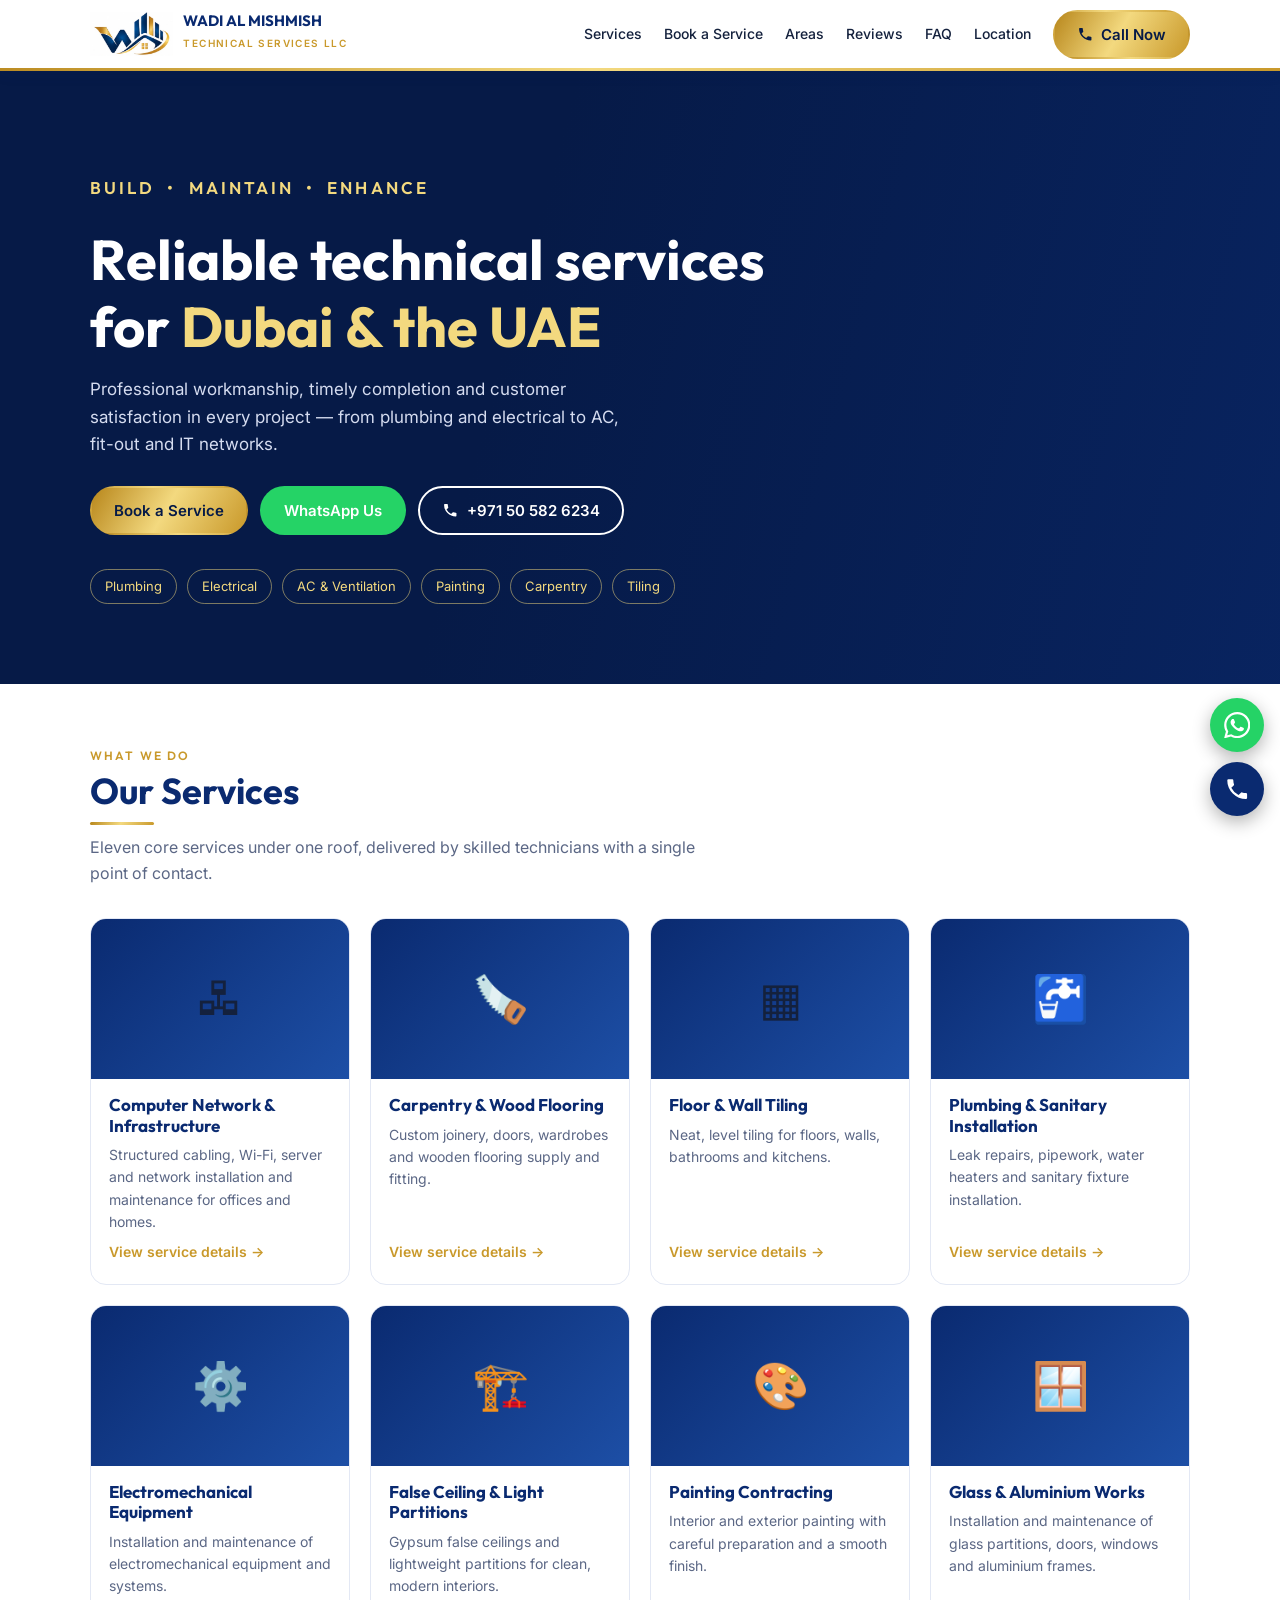
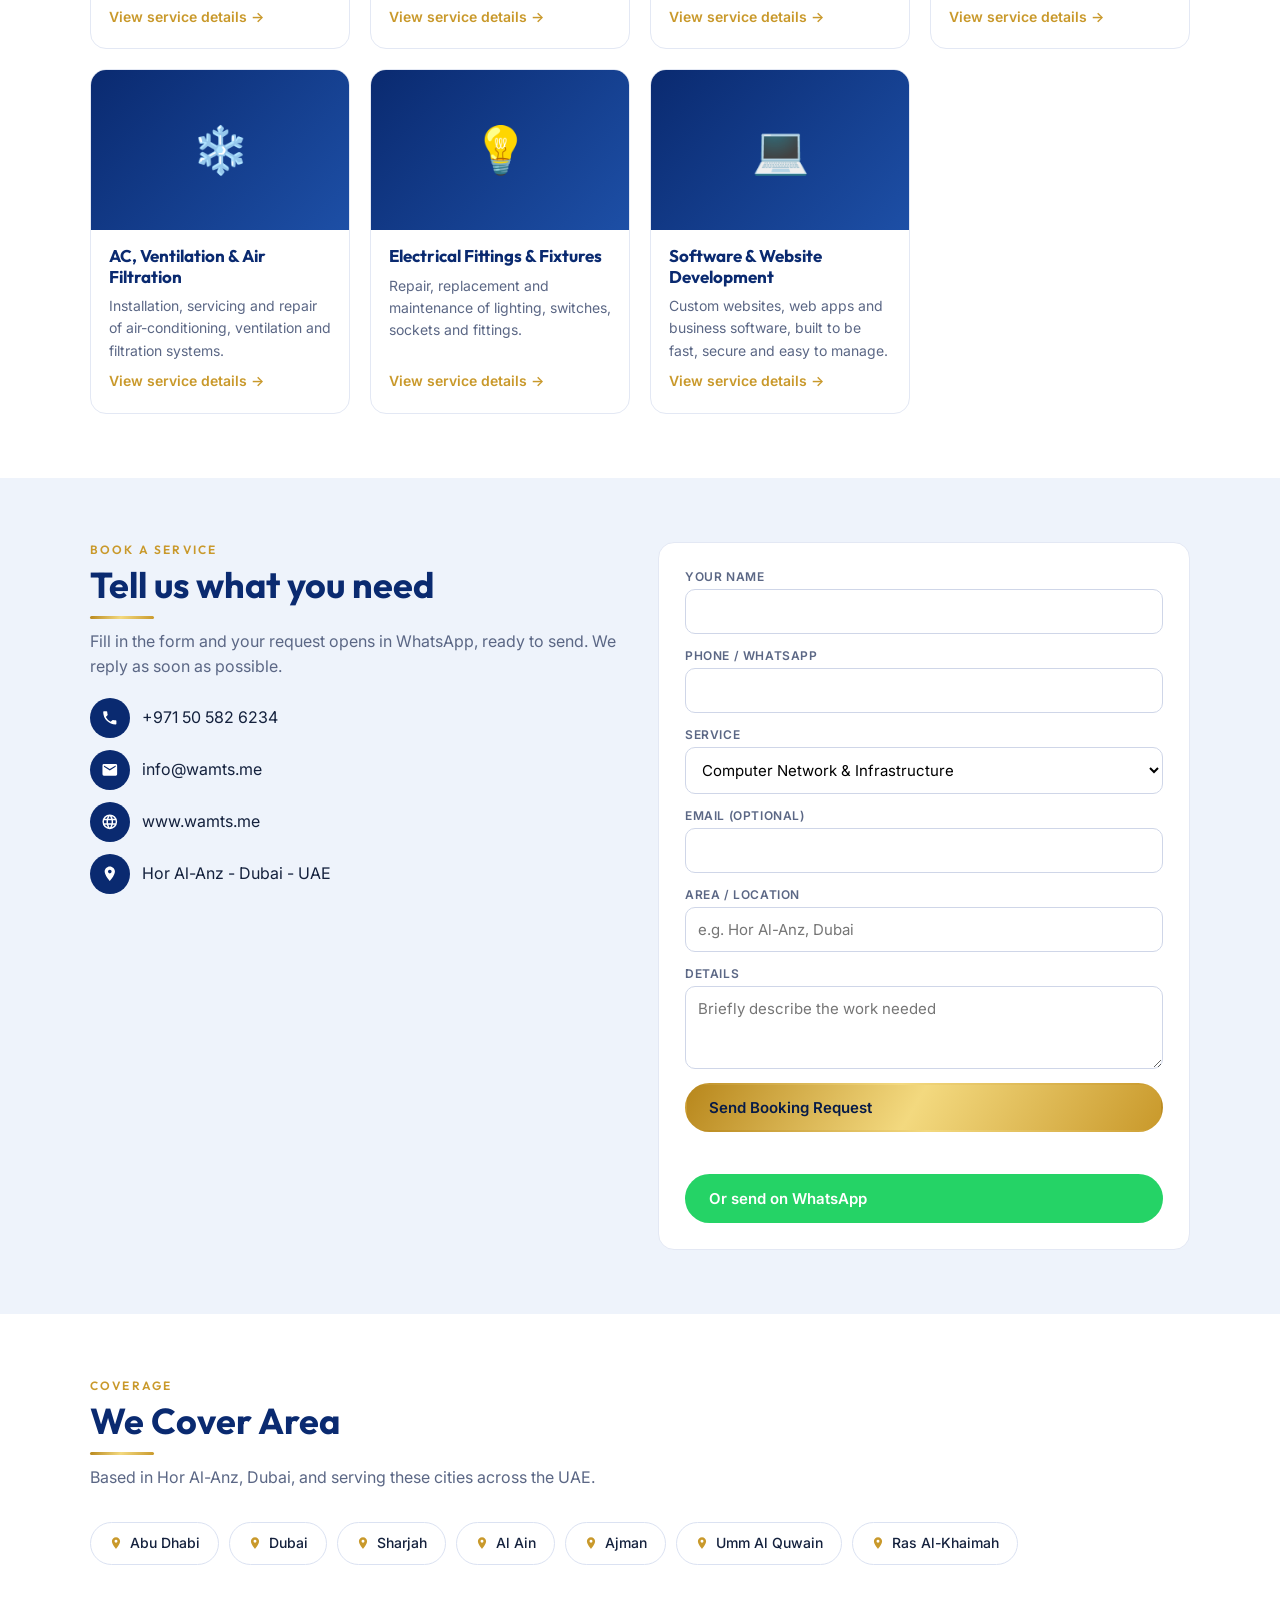
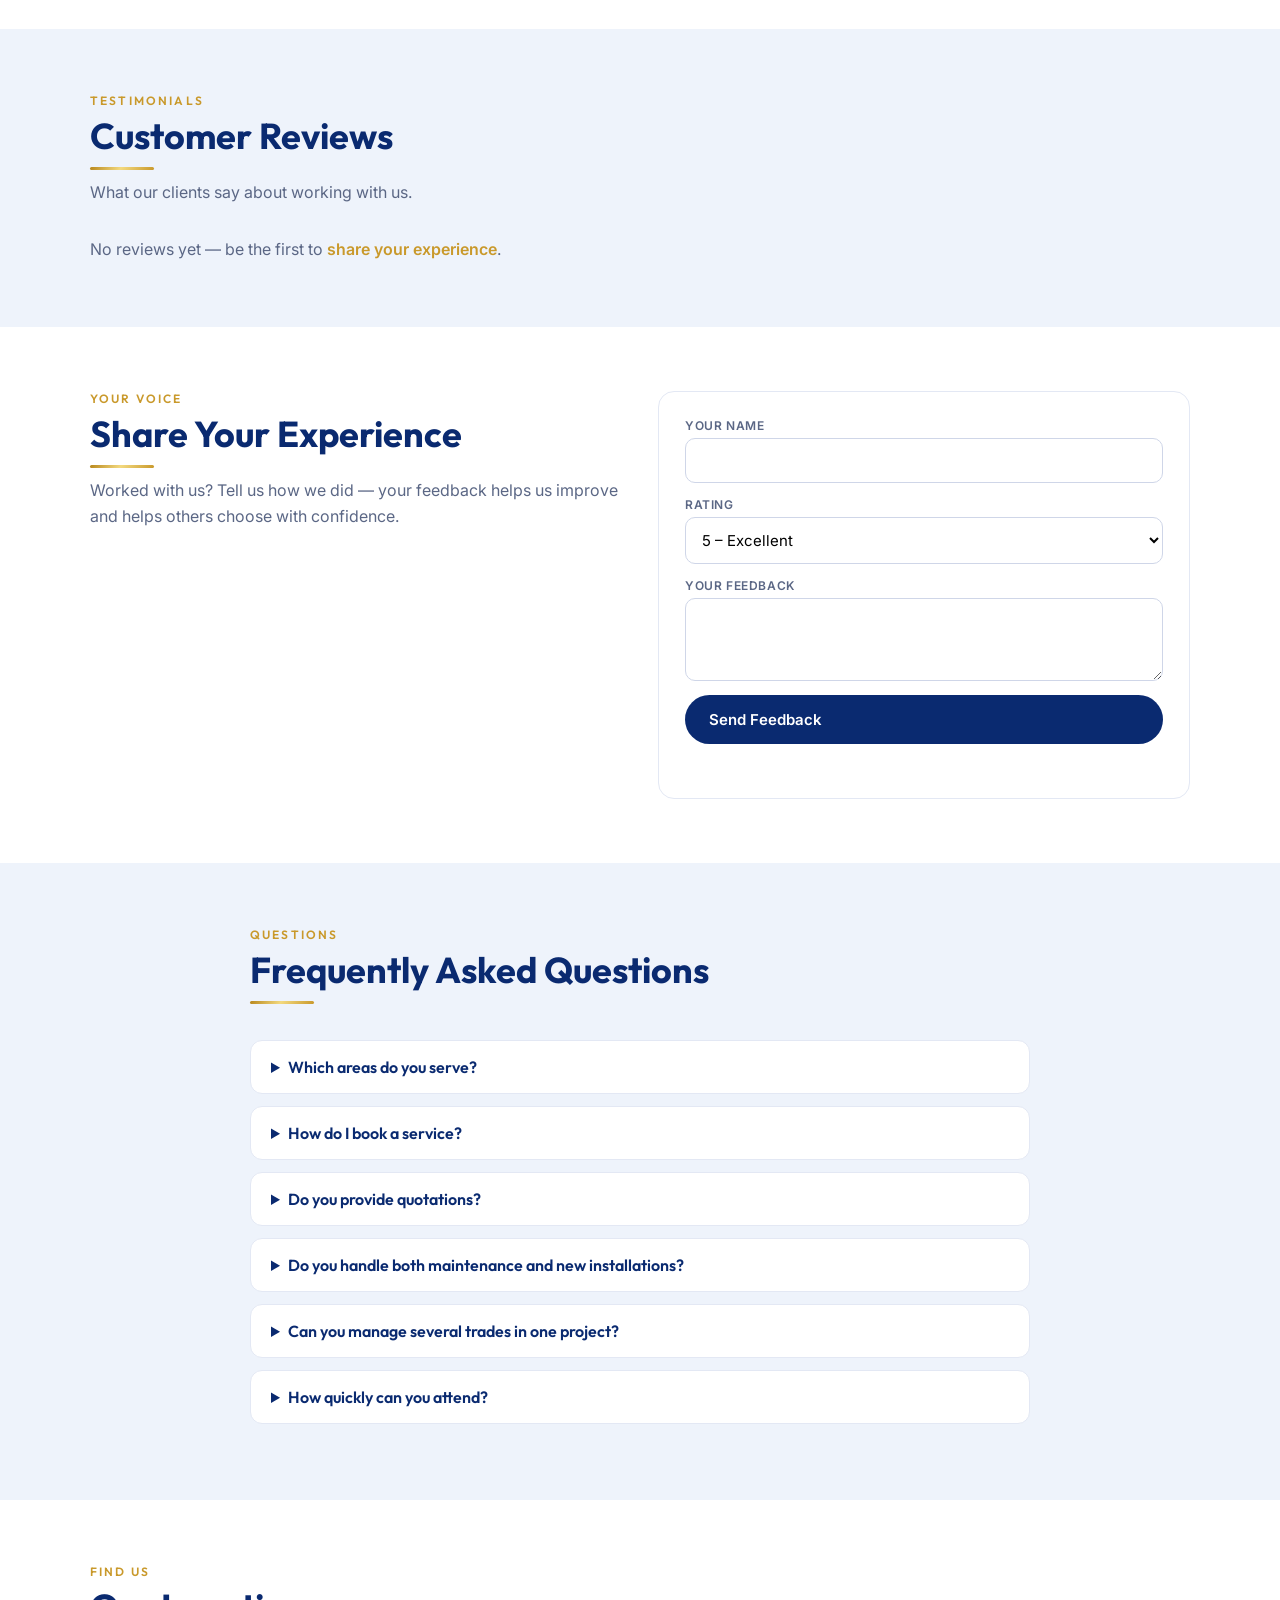
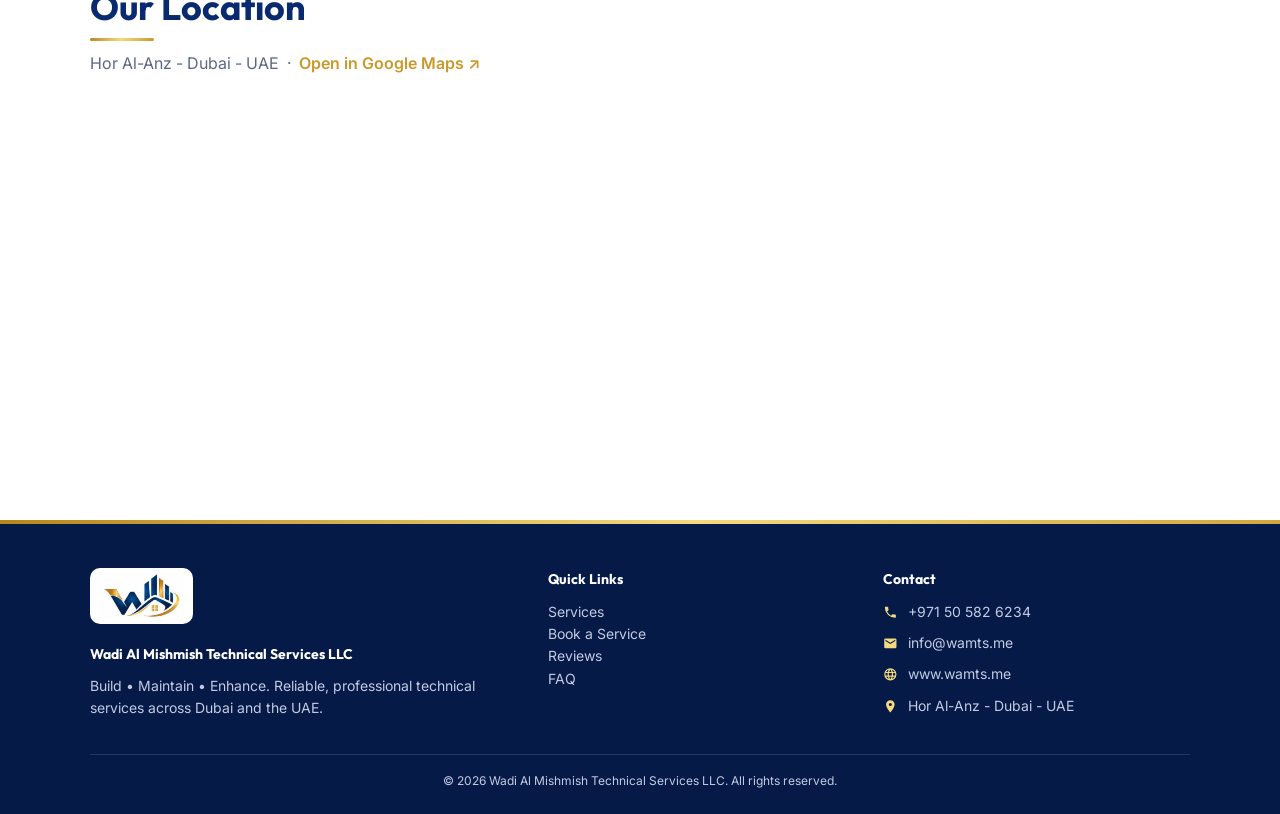
==== commit 78a1208b: "third - seperate detail pages" ====
--- a/index.html
+++ b/index.html
@@ -18,12 +18,10 @@
 <meta name="twitter:description" content="Plumbing, electrical, AC, painting, carpentry, tiling, IT and web development in Dubai &amp; the UAE.">
 <meta name="twitter:image" content="https://www.wamts.me/logo.png">
 <meta name="theme-color" content="#0a2a70">
-<script type="application/ld+json">{"@context": "https://schema.org", "@type": "FAQPage", "mainEntity": [{"@type": "Question", "name": "Which areas do you serve?", "acceptedAnswer": {"@type": "Answer", "text": "We are based in Dubai and serve clients across Dubai and the wider UAE. Call or WhatsApp us to confirm your location."}}, {"@type": "Question", "name": "How do I book a service?", "acceptedAnswer": {"@type": "Answer", "text": "Use the Book a Service form, call +971 50 582 6234, or message us on WhatsApp. We will confirm a suitable time."}}, {"@type": "Question", "name": "Do you provide quotations?", "acceptedAnswer": {"@type": "Answer", "text": "Yes. Share the details (photos help) and we will provide a quotation before work begins."}}, {"@type": "Question", "name": "Do you handle both maintenance and new installations?", "acceptedAnswer": {"@type": "Answer", "text": "Yes — installation, repair and routine maintenance across all our listed trades."}}, {"@type": "Question", "name": "Can you manage several trades in one project?", "acceptedAnswer": {"@type": "Answer", "text": "Yes. Carpentry, painting, tiling, electrical and plumbing can be coordinated through one team."}}, {"@type": "Question", "name": "How quickly can you attend?", "acceptedAnswer": {"@type": "Answer", "text": "Timing depends on the service and location. Contact us and we will give you the earliest available slot."}}]}</script>
+<script type="application/ld+json">{"@context": "https://schema.org", "@type": "FAQPage", "mainEntity": [{"@type": "Question", "name": "Which areas do you serve?", "acceptedAnswer": {"@type": "Answer", "text": "We are based in Hor Al-Anz, Dubai and serve Abu Dhabi, Dubai, Sharjah, Al Ain, Ajman, Umm Al Quwain and Ras Al-Khaimah. Call or WhatsApp us to confirm your location."}}, {"@type": "Question", "name": "How do I book a service?", "acceptedAnswer": {"@type": "Answer", "text": "Use the Book a Service form, call +971 50 582 6234, or message us on WhatsApp. We will confirm a suitable time."}}, {"@type": "Question", "name": "Do you provide quotations?", "acceptedAnswer": {"@type": "Answer", "text": "Yes. Share the details (photos help) and we will provide a quotation before work begins."}}, {"@type": "Question", "name": "Do you handle both maintenance and new installations?", "acceptedAnswer": {"@type": "Answer", "text": "Yes — installation, repair and routine maintenance across all our listed trades."}}, {"@type": "Question", "name": "Can you manage several trades in one project?", "acceptedAnswer": {"@type": "Answer", "text": "Yes. Carpentry, painting, tiling, electrical and plumbing can be coordinated through one team."}}, {"@type": "Question", "name": "How quickly can you attend?", "acceptedAnswer": {"@type": "Answer", "text": "Timing depends on the service and location. Contact us and we will give you the earliest available slot."}}]}</script>
 <link rel="preconnect" href="https://fonts.googleapis.com">
 <link href="https://fonts.googleapis.com/css2?family=Outfit:wght@500;600;700&family=Inter:wght@400;500;600&display=swap" rel="stylesheet">
-<script type="application/ld+json">
-{"@context":"https://schema.org","@type":"HomeAndConstructionBusiness","logo":"https://www.wamts.me/logo.png","name":"Wadi Al Mishmish Technical Services LLC","url":"https://www.wamts.me","telephone":"+971505826234","email":"info@wamts.me","address":{"@type":"PostalAddress","addressLocality":"Dubai","addressCountry":"AE"},"areaServed":"United Arab Emirates","slogan":"Build, Maintain, Enhance"}
-</script>
+<script type="application/ld+json">{"@context": "https://schema.org", "@type": "HomeAndConstructionBusiness", "logo": "https://www.wamts.me/logo.png", "name": "Wadi Al Mishmish Technical Services LLC", "url": "https://www.wamts.me", "telephone": "+971505826234", "email": "info@wamts.me", "address": {"@type": "PostalAddress", "streetAddress": "Hor Al-Anz", "addressLocality": "Dubai", "addressCountry": "AE"}, "areaServed": [{"@type": "City", "name": "Abu Dhabi"}, {"@type": "City", "name": "Dubai"}, {"@type": "City", "name": "Sharjah"}, {"@type": "City", "name": "Al Ain"}, {"@type": "City", "name": "Ajman"}, {"@type": "City", "name": "Umm Al Quwain"}, {"@type": "City", "name": "Ras Al-Khaimah"}], "slogan": "Build, Maintain, Enhance"}</script>
 <style>
 :root{--navy:#0a2a70;--navy2:#061a47;--royal:#1d4fa6;--gold:#c9992b;--gold2:#f3d97f;--goldg:linear-gradient(120deg,#b8871c,#f3d97f 48%,#c9992b);--bg:#eef3fb;--ink:#14213d;--muted:#5b6785;--wa:#25d366;--r:16px}
 *{box-sizing:border-box;margin:0;padding:0}
@@ -81,7 +79,7 @@
 /* areas, reviews */
 .areas{display:flex;flex-wrap:wrap;gap:10px}
 .areas span{background:#fff;border:1px solid #dbe2f2;padding:9px 18px;border-radius:999px;font-weight:500;font-size:14px}
-.areas span::before{content:"\1F4CD ";font-size:12px}
+.areas span::before{content:"";display:inline-block;width:14px;height:14px;margin-right:7px;vertical-align:-2px;background:url("data:image/svg+xml,%3Csvg xmlns='http://www.w3.org/2000/svg' viewBox='0 0 24 24'%3E%3Cpath fill='%23c9992b' d='M12 2C8.13 2 5 5.13 5 9c0 5.25 7 13 7 13s7-7.75 7-13c0-3.87-3.13-7-7-7zm0 9.5a2.5 2.5 0 110-5 2.5 2.5 0 010 5z'/%3E%3C/svg%3E") center/contain no-repeat}
 iframe{width:100%;height:340px;border:0;border-radius:var(--r)}
 .rev{background:#fff;border:1px solid #e3e8f4;border-radius:var(--r);padding:22px}
 .stars{color:var(--gold);letter-spacing:3px}
@@ -89,6 +87,7 @@
 .rev b{font-size:14px;color:var(--navy)}
 .status{font-size:14px;font-weight:500;min-height:1em}.status.ok{color:#17803d}.status.err{color:#c0392b}
 .ic{width:1.1em;height:1.1em;fill:currentColor;vertical-align:-.17em;flex-shrink:0}
+.fcontact{list-style:none}.fcontact li{display:flex;gap:10px;align-items:flex-start;margin:9px 0}.fcontact .ic{color:var(--gold2);margin-top:4px;width:1.05em;height:1.05em}
 /* faq */
 details{background:#fff;border:1px solid #e3e8f4;border-radius:12px;padding:16px 20px;margin-bottom:12px}
 summary{font:600 16px Outfit;color:var(--navy);cursor:pointer}
@@ -118,7 +117,7 @@
 </style>
 </head>
 <body>
-<svg width="0" height="0" style="position:absolute" aria-hidden="true"><defs><symbol id="i-phone" viewBox="0 0 24 24"><path d="M6.62 10.79a15.05 15.05 0 006.59 6.59l2.2-2.2a1 1 0 011.02-.24c1.12.37 2.33.57 3.57.57a1 1 0 011 1V20a1 1 0 01-1 1A17 17 0 013 4a1 1 0 011-1h3.5a1 1 0 011 1c0 1.25.2 2.45.57 3.57a1 1 0 01-.25 1.02l-2.2 2.2z"/></symbol><symbol id="i-wa" viewBox="0 0 24 24"><path d="M17.47 14.38c-.3-.15-1.76-.87-2.03-.97-.27-.1-.47-.15-.67.15-.2.3-.77.97-.94 1.16-.17.2-.35.22-.64.08-.3-.15-1.26-.46-2.39-1.48-.88-.79-1.48-1.76-1.65-2.06-.17-.3-.02-.46.13-.6.13-.13.3-.35.45-.52.15-.17.2-.3.3-.5.1-.2.05-.37-.02-.52-.08-.15-.67-1.61-.92-2.2-.24-.58-.49-.5-.67-.51h-.57c-.2 0-.52.07-.79.37-.27.3-1.04 1.02-1.04 2.48s1.07 2.88 1.21 3.07c.15.2 2.1 3.2 5.08 4.49.71.3 1.26.49 1.69.62.71.23 1.36.2 1.87.12.57-.09 1.76-.72 2-1.41.25-.7.25-1.29.17-1.41-.07-.13-.27-.2-.57-.35zM12.05 21.8a9.87 9.87 0 01-5.03-1.38l-.36-.21-3.74.98 1-3.65-.24-.37a9.86 9.86 0 01-1.51-5.26c0-5.45 4.44-9.88 9.89-9.88 2.64 0 5.12 1.03 6.99 2.9a9.82 9.82 0 012.89 6.99c0 5.45-4.44 9.88-9.89 9.88zM20.46 3.49A11.8 11.8 0 0012.05 0C5.5 0 .16 5.34.16 11.89c0 2.1.55 4.14 1.59 5.95L.06 24l6.3-1.65a11.9 11.9 0 005.68 1.45c6.56 0 11.9-5.34 11.9-11.9 0-3.18-1.24-6.17-3.48-8.41z"/></symbol></defs></svg>
+<svg width="0" height="0" style="position:absolute" aria-hidden="true"><defs><symbol id="i-phone" viewBox="0 0 24 24"><path d="M6.62 10.79a15.05 15.05 0 006.59 6.59l2.2-2.2a1 1 0 011.02-.24c1.12.37 2.33.57 3.57.57a1 1 0 011 1V20a1 1 0 01-1 1A17 17 0 013 4a1 1 0 011-1h3.5a1 1 0 011 1c0 1.25.2 2.45.57 3.57a1 1 0 01-.25 1.02l-2.2 2.2z"/></symbol><symbol id="i-wa" viewBox="0 0 24 24"><path d="M17.47 14.38c-.3-.15-1.76-.87-2.03-.97-.27-.1-.47-.15-.67.15-.2.3-.77.97-.94 1.16-.17.2-.35.22-.64.08-.3-.15-1.26-.46-2.39-1.48-.88-.79-1.48-1.76-1.65-2.06-.17-.3-.02-.46.13-.6.13-.13.3-.35.45-.52.15-.17.2-.3.3-.5.1-.2.05-.37-.02-.52-.08-.15-.67-1.61-.92-2.2-.24-.58-.49-.5-.67-.51h-.57c-.2 0-.52.07-.79.37-.27.3-1.04 1.02-1.04 2.48s1.07 2.88 1.21 3.07c.15.2 2.1 3.2 5.08 4.49.71.3 1.26.49 1.69.62.71.23 1.36.2 1.87.12.57-.09 1.76-.72 2-1.41.25-.7.25-1.29.17-1.41-.07-.13-.27-.2-.57-.35zM12.05 21.8a9.87 9.87 0 01-5.03-1.38l-.36-.21-3.74.98 1-3.65-.24-.37a9.86 9.86 0 01-1.51-5.26c0-5.45 4.44-9.88 9.89-9.88 2.64 0 5.12 1.03 6.99 2.9a9.82 9.82 0 012.89 6.99c0 5.45-4.44 9.88-9.89 9.88zM20.46 3.49A11.8 11.8 0 0012.05 0C5.5 0 .16 5.34.16 11.89c0 2.1.55 4.14 1.59 5.95L.06 24l6.3-1.65a11.9 11.9 0 005.68 1.45c6.56 0 11.9-5.34 11.9-11.9 0-3.18-1.24-6.17-3.48-8.41z"/></symbol><symbol id="i-mail" viewBox="0 0 24 24"><path d="M20 4H4a2 2 0 00-2 2v12a2 2 0 002 2h16a2 2 0 002-2V6a2 2 0 00-2-2zm0 4l-8 5-8-5V6l8 5 8-5v2z"/></symbol><symbol id="i-globe" viewBox="0 0 24 24"><path d="M12 2a10 10 0 100 20 10 10 0 000-20zm6.93 6h-2.95a15.65 15.65 0 00-1.38-3.56A8.03 8.03 0 0118.93 8zM12 4.04c.83 1.2 1.48 2.53 1.91 3.96h-3.82c.43-1.43 1.08-2.76 1.91-3.96zM4.26 14a8.2 8.2 0 010-4h3.38a16.5 16.5 0 000 4H4.26zm.81 2h2.95c.32 1.25.78 2.45 1.38 3.56A7.99 7.99 0 015.07 16zm2.95-8H5.07a7.99 7.99 0 014.33-3.56A15.65 15.65 0 008.02 8zM12 19.96c-.83-1.2-1.48-2.53-1.91-3.96h3.82c-.43 1.43-1.08 2.76-1.91 3.96zM14.34 14H9.66a14.7 14.7 0 010-4h4.68a14.7 14.7 0 010 4zm.25 5.56c.6-1.11 1.06-2.31 1.38-3.56h2.95a8.03 8.03 0 01-4.33 3.56zM16.36 14a16.5 16.5 0 000-4h3.38a8.2 8.2 0 010 4h-3.38z"/></symbol><symbol id="i-pin" viewBox="0 0 24 24"><path d="M12 2C8.13 2 5 5.13 5 9c0 5.25 7 13 7 13s7-7.75 7-13c0-3.87-3.13-7-7-7zm0 9.5a2.5 2.5 0 110-5 2.5 2.5 0 010 5z"/></symbol></defs></svg>
 
 <header><div class="wrap nav">
  <a class="brand" href="#top" aria-label="Wadi Al Mishmish Technical Services">
@@ -158,9 +157,9 @@
   <p class="lead" style="margin-bottom:18px">Fill in the form and your request opens in WhatsApp, ready to send. We reply as soon as possible.</p>
   <ul class="contact">
    <li><span><svg class="ic" aria-hidden="true"><use href="#i-phone"/></svg></span><a href="tel:+971505826234">+971 50 582 6234</a></li>
-   <li><span>&#9993;</span><a href="mailto:info@wamts.me">info@wamts.me</a></li>
-   <li><span>&#127760;</span><a href="https://www.wamts.me">www.wamts.me</a></li>
-   <li><span>&#128205;</span>Dubai, United Arab Emirates</li>
+   <li><span><svg class="ic" aria-hidden="true"><use href="#i-mail"/></svg></span><a href="mailto:info@wamts.me">info@wamts.me</a></li>
+   <li><span><svg class="ic" aria-hidden="true"><use href="#i-globe"/></svg></span><a href="https://www.wamts.me">www.wamts.me</a></li>
+   <li><span><svg class="ic" aria-hidden="true"><use href="#i-pin"/></svg></span>Hor Al-Anz - Dubai - UAE</li>
   </ul>
  </div>
  <form id="bookForm" data-type="booking"><input type="hidden" name="type" value="booking"><input name="website" tabindex="-1" autocomplete="off" aria-hidden="true" style="position:absolute;left:-9999px">
@@ -168,7 +167,7 @@
   <label>Phone / WhatsApp<input name="phone" type="tel" required autocomplete="tel"></label>
   <label>Service<select name="service" id="svcSelect" required></select></label>
   <label>Email (optional)<input name="email" type="email" autocomplete="email"></label>
-  <label>Area / location<input name="area" placeholder="e.g. Business Bay, Dubai" required></label>
+  <label>Area / location<input name="area" placeholder="e.g. Hor Al-Anz, Dubai" required></label>
   <label>Details<textarea name="msg" rows="3" placeholder="Briefly describe the work needed"></textarea></label>
   <button class="btn btn-gold" type="submit">Send Booking Request</button>
   <p class="status" role="status"></p>
@@ -178,8 +177,8 @@
 
 <section id="areas"><div class="wrap">
  <p class="eyebrow">Coverage</p><h2>We Cover Area</h2>
- <p class="lead">Based in Dubai and serving clients across the UAE. Not listed? Call us — we likely cover it.</p>
- <div class="areas"><span>Downtown Dubai</span><span>Business Bay</span><span>Dubai Marina</span><span>JLT</span><span>Deira</span><span>Bur Dubai</span><span>Al Barsha</span><span>Jumeirah</span><span>Al Quoz</span><span>Dubai Silicon Oasis</span><span>Sharjah</span><span>Ajman</span><span>Abu Dhabi</span></div>
+ <p class="lead">Based in Hor Al-Anz, Dubai, and serving these cities across the UAE.</p>
+ <div class="areas"><span>Abu Dhabi</span><span>Dubai</span><span>Sharjah</span><span>Al Ain</span><span>Ajman</span><span>Umm Al Quwain</span><span>Ras Al-Khaimah</span></div>
 </div></section>
 
 <section id="reviews" class="bg"><div class="wrap">
@@ -202,7 +201,7 @@
 
 <section id="faq" class="bg"><div class="wrap" style="max-width:820px">
  <p class="eyebrow">Questions</p><h2>Frequently Asked Questions</h2><br>
- <details><summary>Which areas do you serve?</summary><p>We are based in Dubai and serve clients across Dubai and the wider UAE. Call or WhatsApp us to confirm your location.</p></details>
+ <details><summary>Which areas do you serve?</summary><p>We are based in Hor Al-Anz, Dubai and serve Abu Dhabi, Dubai, Sharjah, Al Ain, Ajman, Umm Al Quwain and Ras Al-Khaimah. Call or WhatsApp us to confirm your location.</p></details>
  <details><summary>How do I book a service?</summary><p>Use the Book a Service form, call +971 50 582 6234, or message us on WhatsApp. We will confirm a suitable time.</p></details>
  <details><summary>Do you provide quotations?</summary><p>Yes. Share the details (photos help) and we will provide a quotation before work begins.</p></details>
  <details><summary>Do you handle both maintenance and new installations?</summary><p>Yes — installation, repair and routine maintenance across all our listed trades.</p></details>
@@ -212,8 +211,8 @@
 
 <section id="location"><div class="wrap">
  <p class="eyebrow">Find us</p><h2>Our Location</h2>
- <p class="lead">Dubai, United Arab Emirates</p>
- <iframe title="Map of Dubai" loading="lazy" src="https://www.google.com/maps?q=Dubai,United+Arab+Emirates&amp;output=embed"></iframe>
+ <p class="lead">Hor Al-Anz - Dubai - UAE &nbsp;·&nbsp; <a href="https://www.google.com/maps/search/?api=1&amp;query=Hor+Al+Anz,+Dubai,+United+Arab+Emirates" target="_blank" rel="noopener" style="color:var(--gold);font-weight:600">Open in Google Maps ↗</a></p>
+ <iframe title="Map showing Hor Al-Anz, Dubai" loading="lazy" referrerpolicy="no-referrer-when-downgrade" src="https://www.google.com/maps?q=Hor+Al+Anz,+Dubai,+United+Arab+Emirates&amp;output=embed"></iframe>
 </div></section>
 </main>
 
@@ -221,7 +220,7 @@
  <div class="fgrid">
   <div><img src="logo.png" alt="Wadi Al Mishmish logo" style="height:56px;width:auto;background:#fff;border-radius:10px;padding:6px 10px;margin-bottom:12px"><h4>Wadi Al Mishmish Technical Services LLC</h4><p>Build • Maintain • Enhance. Reliable, professional technical services across Dubai and the UAE.</p></div>
   <div><h4>Quick Links</h4><p><a href="#services">Services</a><br><a href="#book">Book a Service</a><br><a href="#reviews">Reviews</a><br><a href="#faq">FAQ</a></p></div>
-  <div><h4>Contact</h4><p><a href="tel:+971505826234">+971 50 582 6234</a><br><a href="mailto:info@wamts.me">info@wamts.me</a><br>www.wamts.me<br>Dubai, UAE</p></div>
+  <div><h4>Contact</h4><ul class="fcontact"><li><svg class="ic" aria-hidden="true"><use href="#i-phone"/></svg><a href="tel:+971505826234">+971 50 582 6234</a></li><li><svg class="ic" aria-hidden="true"><use href="#i-mail"/></svg><a href="mailto:info@wamts.me">info@wamts.me</a></li><li><svg class="ic" aria-hidden="true"><use href="#i-globe"/></svg><a href="https://www.wamts.me">www.wamts.me</a></li><li><svg class="ic" aria-hidden="true"><use href="#i-pin"/></svg><span>Hor Al-Anz - Dubai - UAE</span></li></ul></div>
  </div>
  <p class="copy">© <span id="yr"></span> Wadi Al Mishmish Technical Services LLC. All rights reserved.</p>
 </div></footer>
@@ -239,23 +238,24 @@
 <script>
 // Images: Pexels / Unsplash (both free to use). If one fails to load, the icon tile underneath stays visible.
 var S=[
-["Computer Network & Infrastructure","Structured cabling, Wi-Fi, server and network installation and maintenance for offices and homes.","🖧","photo-1544197150-b99a580bb7a8"],
-["Carpentry & Wood Flooring","Custom joinery, doors, wardrobes and wooden flooring supply and fitting.","🪚","https://images.pexels.com/photos/5711767/pexels-photo-5711767.jpeg?auto=compress&cs=tinysrgb&w=600"],
-["Floor & Wall Tiling","Neat, level tiling for floors, walls, bathrooms and kitchens.","▦","photo-1600585154340-be6161a56a0c"],
-["Plumbing & Sanitary Installation","Leak repairs, pipework, water heaters and sanitary fixture installation.","🚰","photo-1585704032915-c3400ca199e7"],
-["Electromechanical Equipment","Installation and maintenance of electromechanical equipment and systems.","⚙️","photo-1581092160562-40aa08e78837"],
-["False Ceiling & Light Partitions","Gypsum false ceilings and lightweight partitions for clean, modern interiors.","🏗️","photo-1600607687939-ce8a6c25118c"],
-["Painting Contracting","Interior and exterior painting with careful preparation and a smooth finish.","🎨","https://images.pexels.com/photos/5583116/pexels-photo-5583116.jpeg?auto=compress&cs=tinysrgb&w=600"],
-["Glass & Aluminium Works","Installation and maintenance of glass partitions, doors, windows and aluminium frames.","🪟","photo-1558618666-fcd25c85cd64"],
-["AC, Ventilation & Air Filtration","Installation, servicing and repair of air-conditioning, ventilation and filtration systems.","❄️","https://images.pexels.com/photos/32497161/pexels-photo-32497161.jpeg?auto=compress&cs=tinysrgb&w=600"],
-["Electrical Fittings & Fixtures","Repair, replacement and maintenance of lighting, switches, sockets and fittings.","💡","https://images.pexels.com/photos/5691588/pexels-photo-5691588.jpeg?auto=compress&cs=tinysrgb&w=600"],
-["Software & Website Development","Custom websites, web apps and business software, built to be fast, secure and easy to manage.","💻","https://images.pexels.com/photos/16323581/pexels-photo-16323581/free-photo-of-a-man-sitting-at-a-desk-with-two-monitors.jpeg?auto=compress&cs=tinysrgb&w=600"]
+["Computer Network & Infrastructure","Structured cabling, Wi-Fi, server and network installation and maintenance for offices and homes.","🖧","photo-1544197150-b99a580bb7a8","network-infrastructure-dubai.html"],
+["Carpentry & Wood Flooring","Custom joinery, doors, wardrobes and wooden flooring supply and fitting.","🪚","https://images.pexels.com/photos/5711767/pexels-photo-5711767.jpeg?auto=compress&cs=tinysrgb&w=600","carpentry-wood-flooring-dubai.html"],
+["Floor & Wall Tiling","Neat, level tiling for floors, walls, bathrooms and kitchens.","▦","photo-1600585154340-be6161a56a0c","floor-wall-tiling-dubai.html"],
+["Plumbing & Sanitary Installation","Leak repairs, pipework, water heaters and sanitary fixture installation.","🚰","photo-1585704032915-c3400ca199e7","plumbing-sanitary-installation-dubai.html"],
+["Electromechanical Equipment","Installation and maintenance of electromechanical equipment and systems.","⚙️","photo-1581092160562-40aa08e78837","electromechanical-equipment-dubai.html"],
+["False Ceiling & Light Partitions","Gypsum false ceilings and lightweight partitions for clean, modern interiors.","🏗️","photo-1600607687939-ce8a6c25118c","false-ceiling-light-partitions-dubai.html"],
+["Painting Contracting","Interior and exterior painting with careful preparation and a smooth finish.","🎨","https://images.pexels.com/photos/5583116/pexels-photo-5583116.jpeg?auto=compress&cs=tinysrgb&w=600","painting-contracting-dubai.html"],
+["Glass & Aluminium Works","Installation and maintenance of glass partitions, doors, windows and aluminium frames.","🪟","photo-1558618666-fcd25c85cd64","glass-aluminium-works-dubai.html"],
+["AC, Ventilation & Air Filtration","Installation, servicing and repair of air-conditioning, ventilation and filtration systems.","❄️","https://images.pexels.com/photos/32497161/pexels-photo-32497161.jpeg?auto=compress&cs=tinysrgb&w=600","ac-ventilation-air-filtration-dubai.html"],
+["Electrical Fittings & Fixtures","Repair, replacement and maintenance of lighting, switches, sockets and fittings.","💡","https://images.pexels.com/photos/5691588/pexels-photo-5691588.jpeg?auto=compress&cs=tinysrgb&w=600","electrical-fittings-fixtures-dubai.html"],
+["Software & Website Development","Custom websites, web apps and business software, built to be fast, secure and easy to manage.","💻","https://images.pexels.com/photos/16323581/pexels-photo-16323581/free-photo-of-a-man-sitting-at-a-desk-with-two-monitors.jpeg?auto=compress&cs=tinysrgb&w=600","software-website-development-dubai.html"]
 ];
 var g=document.getElementById('svcGrid'),sel=document.getElementById('svcSelect');
 S.forEach(function(s){
- g.insertAdjacentHTML('beforeend','<article class="card"><div class="media"><span>'+s[2]+'</span><img loading="lazy" alt="'+s[0]+'" src="'+(s[3].indexOf('http')==0?s[3]:'https://images.unsplash.com/'+s[3]+'?auto=format&fit=crop&w=600&q=70')+'" onerror="this.remove()"></div><div class="body"><h3>'+s[0]+'</h3><p>'+s[1]+'</p><a href="#book">Book this service →</a></div></article>');
+ g.insertAdjacentHTML('beforeend','<article class="card"><div class="media"><span>'+s[2]+'</span><img loading="lazy" alt="'+s[0]+'" src="'+(s[3].indexOf('http')==0?s[3]:'https://images.unsplash.com/'+s[3]+'?auto=format&fit=crop&w=600&q=70')+'" onerror="this.remove()"></div><div class="body"><h3>'+s[0]+'</h3><p>'+s[1]+'</p><a href="'+s[4]+'">View service details →</a></div></article>');
  sel.insertAdjacentHTML('beforeend','<option>'+s[0]+'</option>');
 });
+var q=new URLSearchParams(location.search).get('service');if(q)sel.value=q;
 function wa(t){window.open('https://wa.me/971505826234?text='+encodeURIComponent(t),'_blank')}
 function esc(t){var d=document.createElement('div');d.textContent=t;return d.innerHTML}
 document.querySelectorAll('form[data-type]').forEach(function(f){
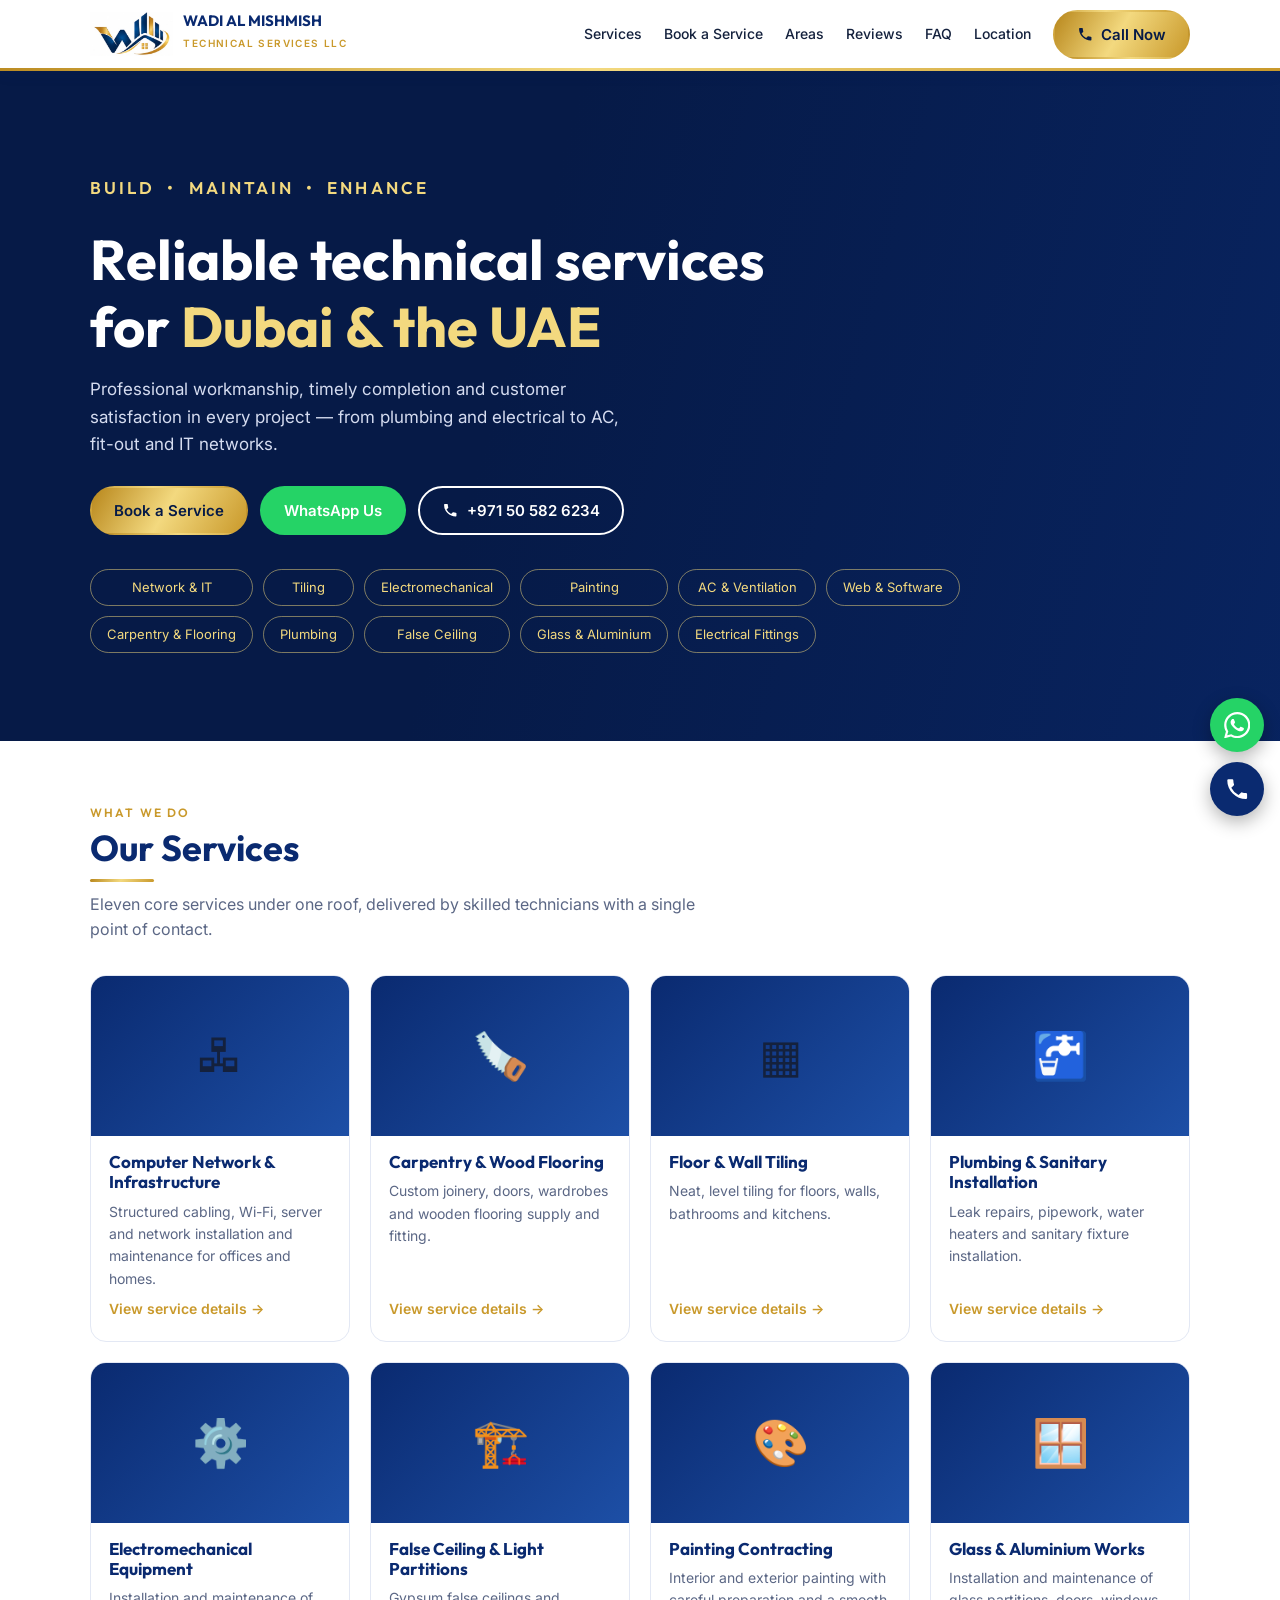
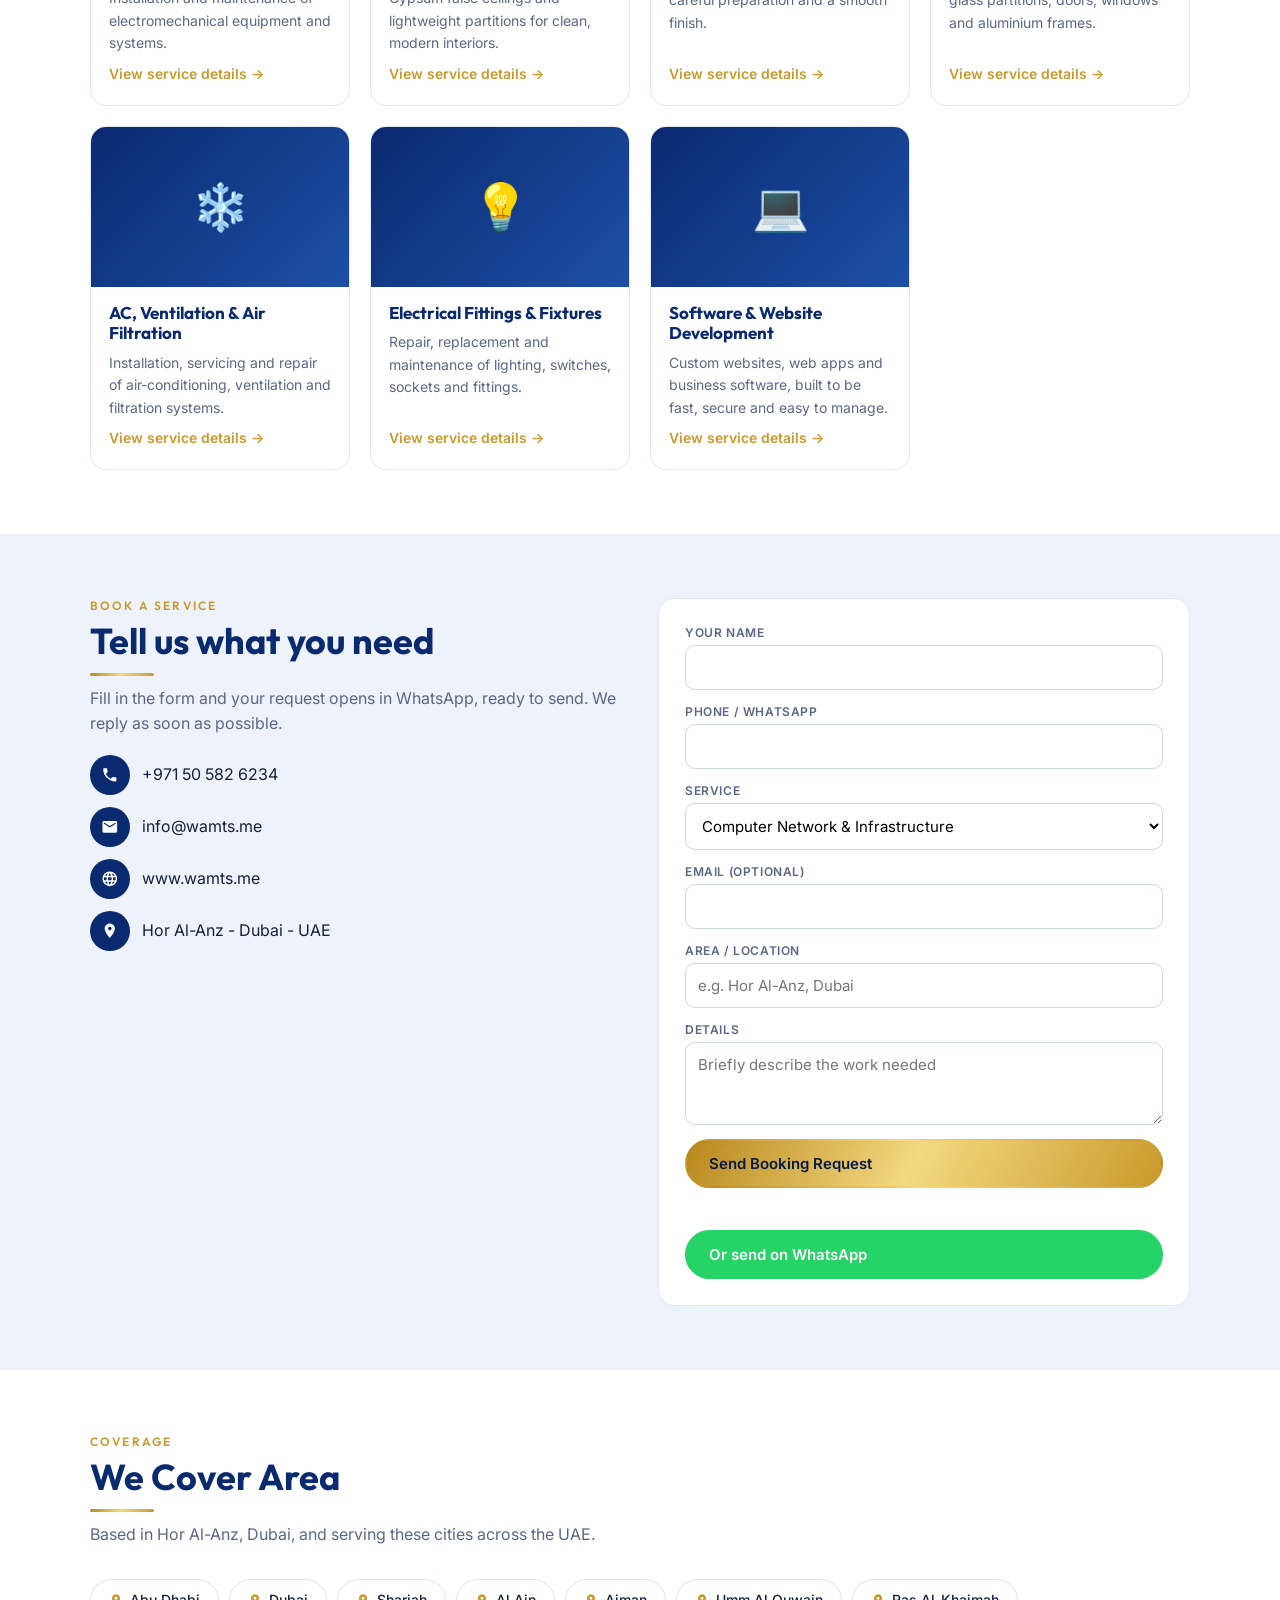
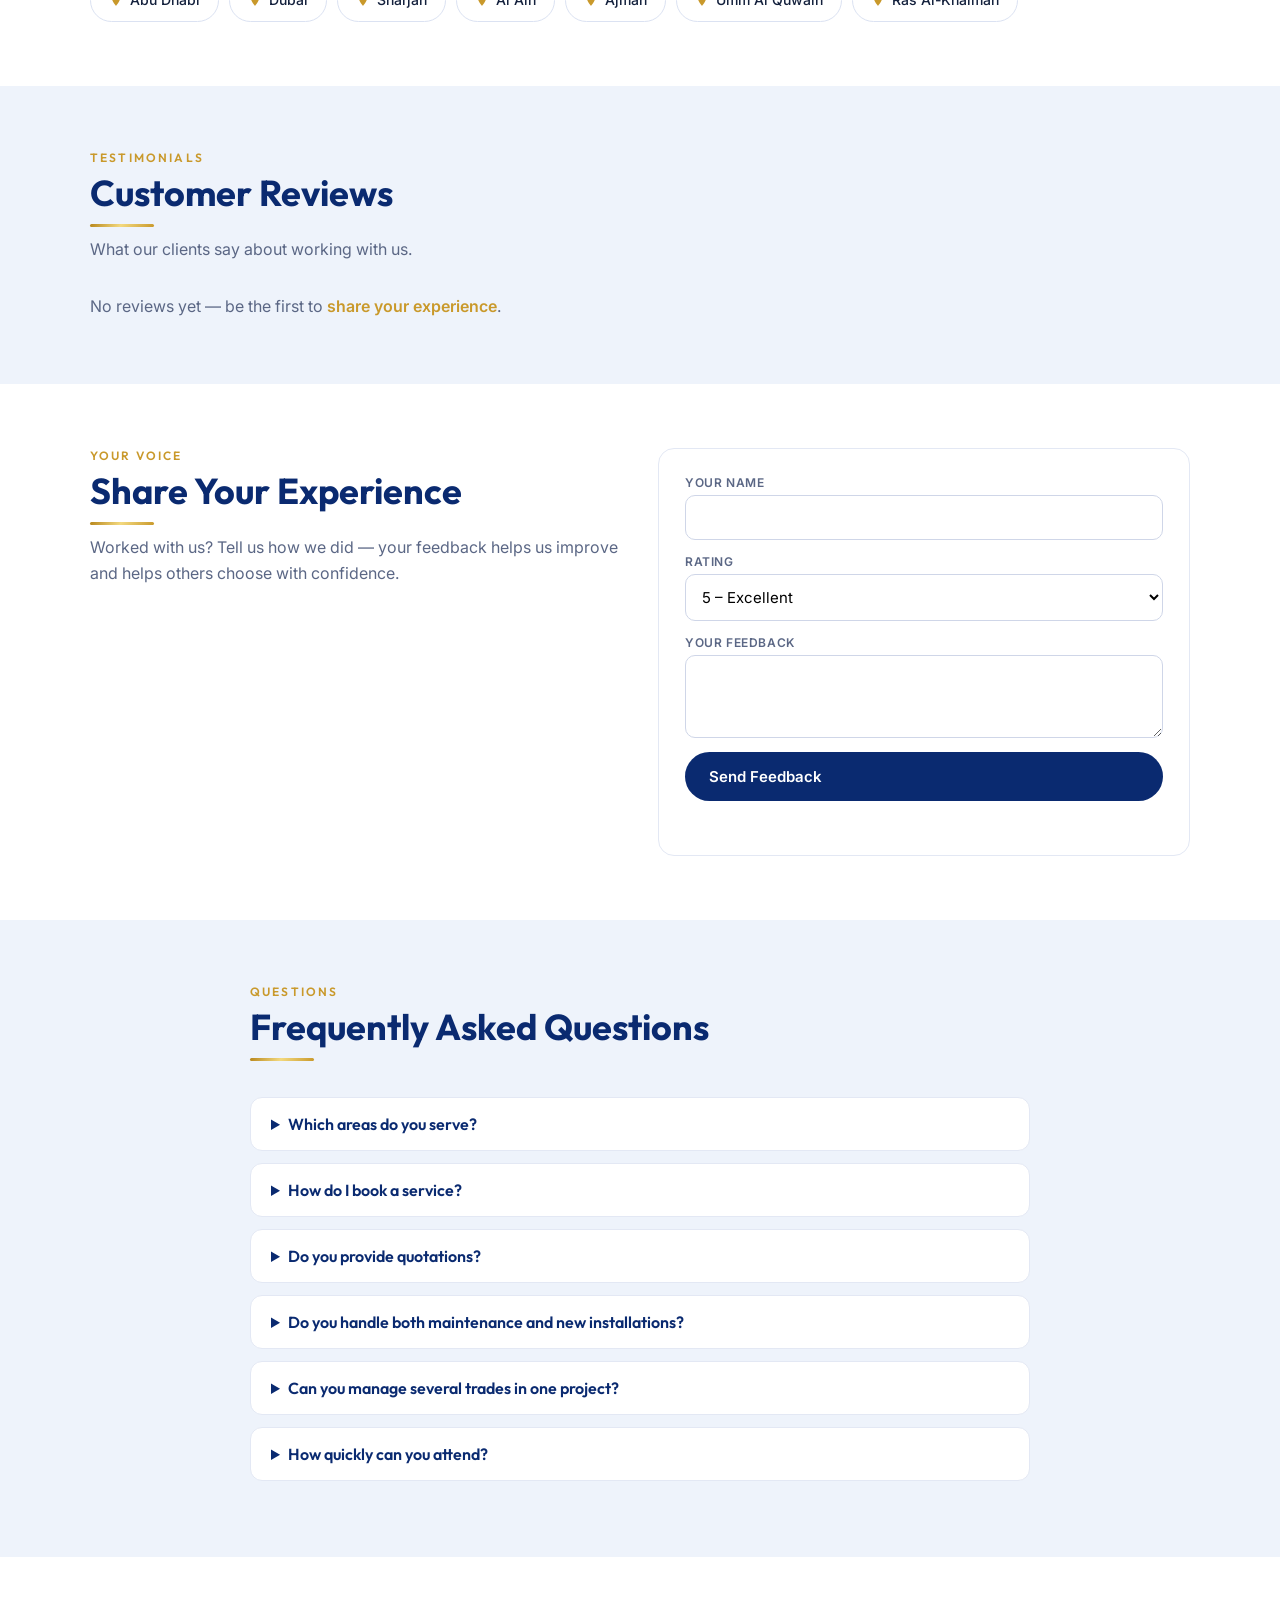
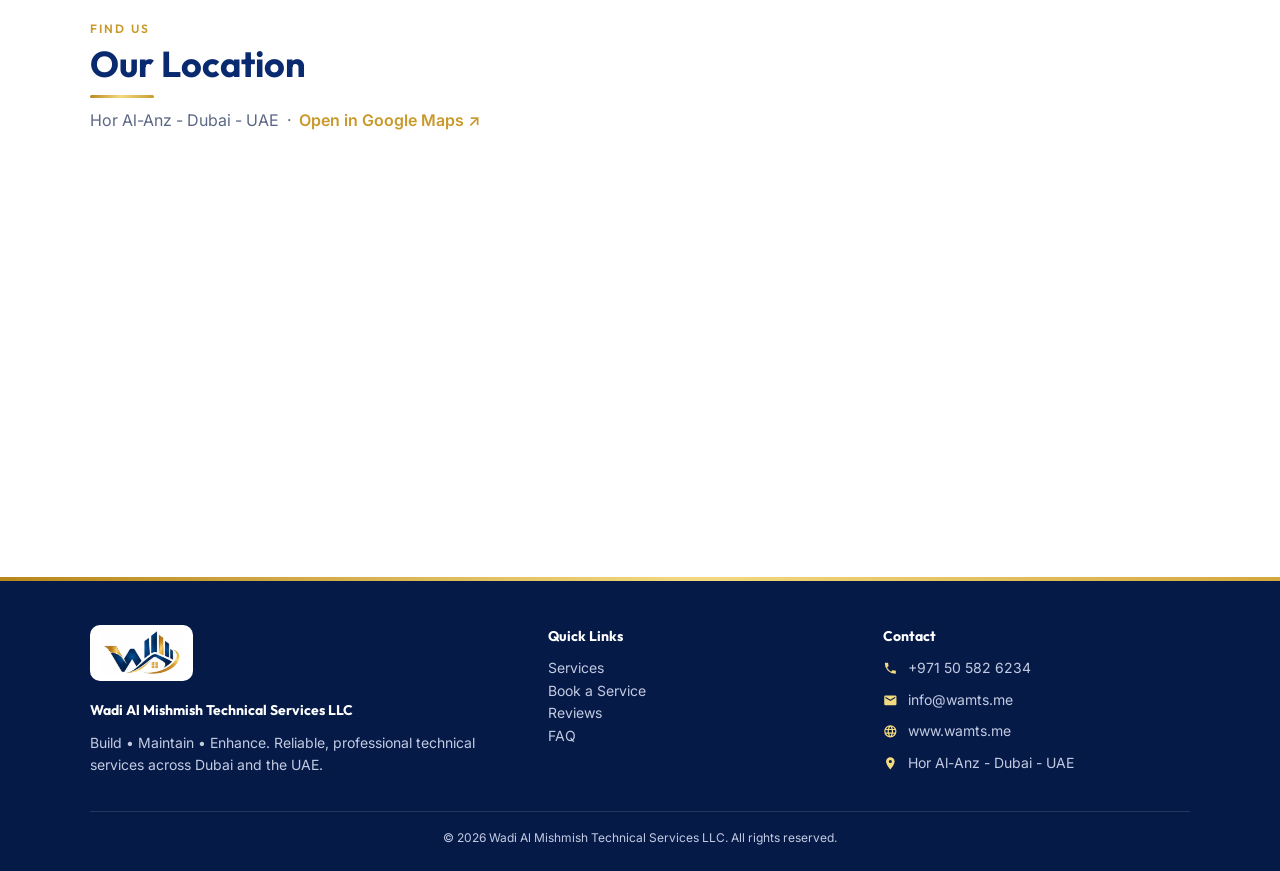
==== commit 97869c6b: "forth - banner add 11 sercies" ====
--- a/index.html
+++ b/index.html
@@ -55,8 +55,9 @@
 .hero h1 em{font-style:normal;color:var(--gold2)}
 .hero p{max-width:540px;margin:16px 0 28px;color:#d5dcf0;font-size:17px}
 .cta{display:flex;flex-wrap:wrap;gap:12px}
-.chips{display:flex;flex-wrap:wrap;gap:10px;margin-top:34px;font-size:13px}
-.chips span{border:1px solid rgba(243,217,127,.5);padding:6px 14px;border-radius:999px;color:var(--gold2)}
+.chips{display:grid;grid-auto-flow:column;grid-template-rows:repeat(2,auto);justify-content:start;gap:10px;margin-top:34px;font-size:13px;overflow-x:auto;padding-bottom:8px;scrollbar-width:thin}
+.chips a{white-space:nowrap;text-align:center;border:1px solid rgba(243,217,127,.5);padding:7px 16px;border-radius:999px;color:var(--gold2);transition:.2s}
+.chips a:hover{background:var(--gold2);color:var(--navy2)}
 /* services */
 .grid{display:grid;grid-template-columns:repeat(auto-fill,minmax(250px,1fr));gap:20px}
 .card{background:#fff;border:1px solid #e3e8f4;border-radius:var(--r);overflow:hidden;display:flex;flex-direction:column;transition:.25s}
@@ -142,7 +143,7 @@
   <a class="btn btn-wa" href="https://wa.me/971505826234?text=Hello%20Wadi%20Al%20Mishmish%2C%20I%20need%20a%20service." target="_blank" rel="noopener">WhatsApp Us</a>
   <a class="btn btn-line" href="tel:+971505826234"><svg class="ic" aria-hidden="true"><use href="#i-phone"/></svg> +971 50 582 6234</a>
  </div>
- <div class="chips"><span>Plumbing</span><span>Electrical</span><span>AC &amp; Ventilation</span><span>Painting</span><span>Carpentry</span><span>Tiling</span></div>
+ <div class="chips"><a href="network-infrastructure-dubai.html">Network &amp; IT</a><a href="carpentry-wood-flooring-dubai.html">Carpentry &amp; Flooring</a><a href="floor-wall-tiling-dubai.html">Tiling</a><a href="plumbing-sanitary-installation-dubai.html">Plumbing</a><a href="electromechanical-equipment-dubai.html">Electromechanical</a><a href="false-ceiling-light-partitions-dubai.html">False Ceiling</a><a href="painting-contracting-dubai.html">Painting</a><a href="glass-aluminium-works-dubai.html">Glass &amp; Aluminium</a><a href="ac-ventilation-air-filtration-dubai.html">AC &amp; Ventilation</a><a href="electrical-fittings-fixtures-dubai.html">Electrical Fittings</a><a href="software-website-development-dubai.html">Web &amp; Software</a></div>
 </div></section>
 
 <section id="services"><div class="wrap">
